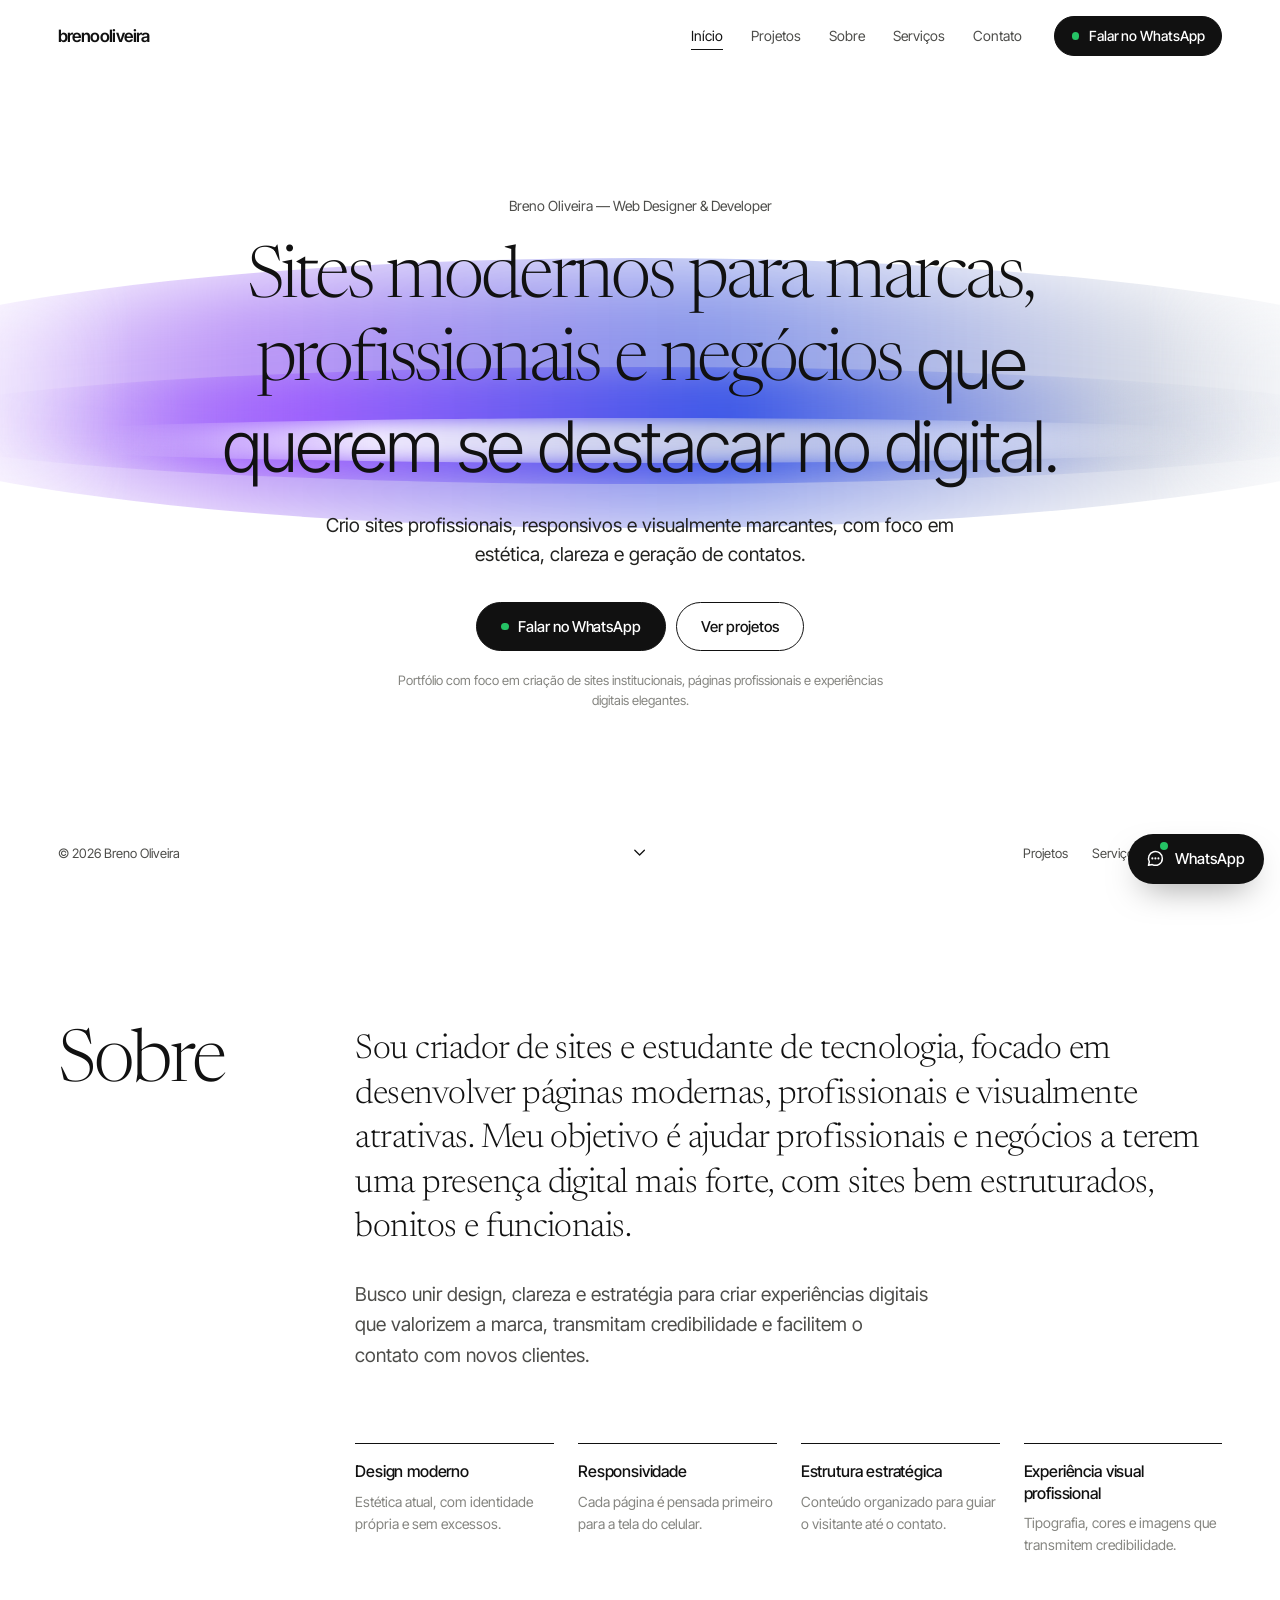
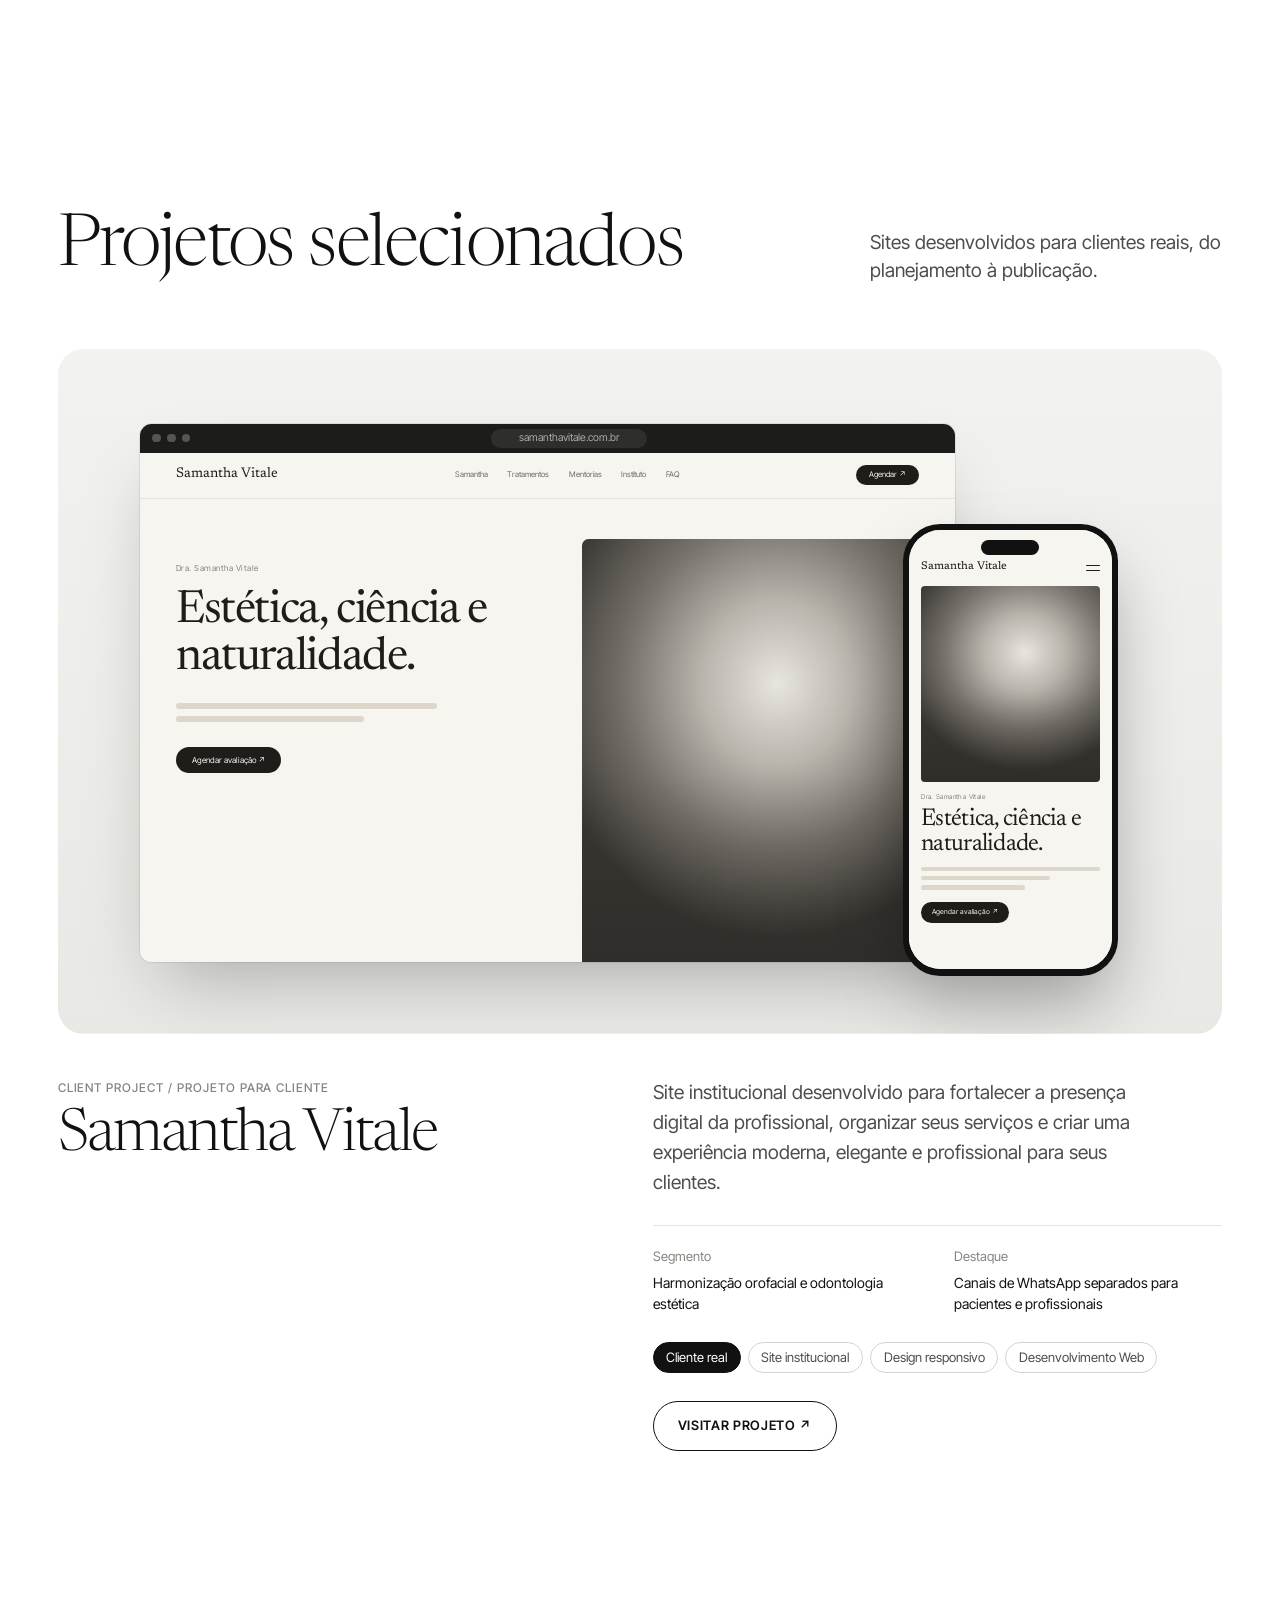
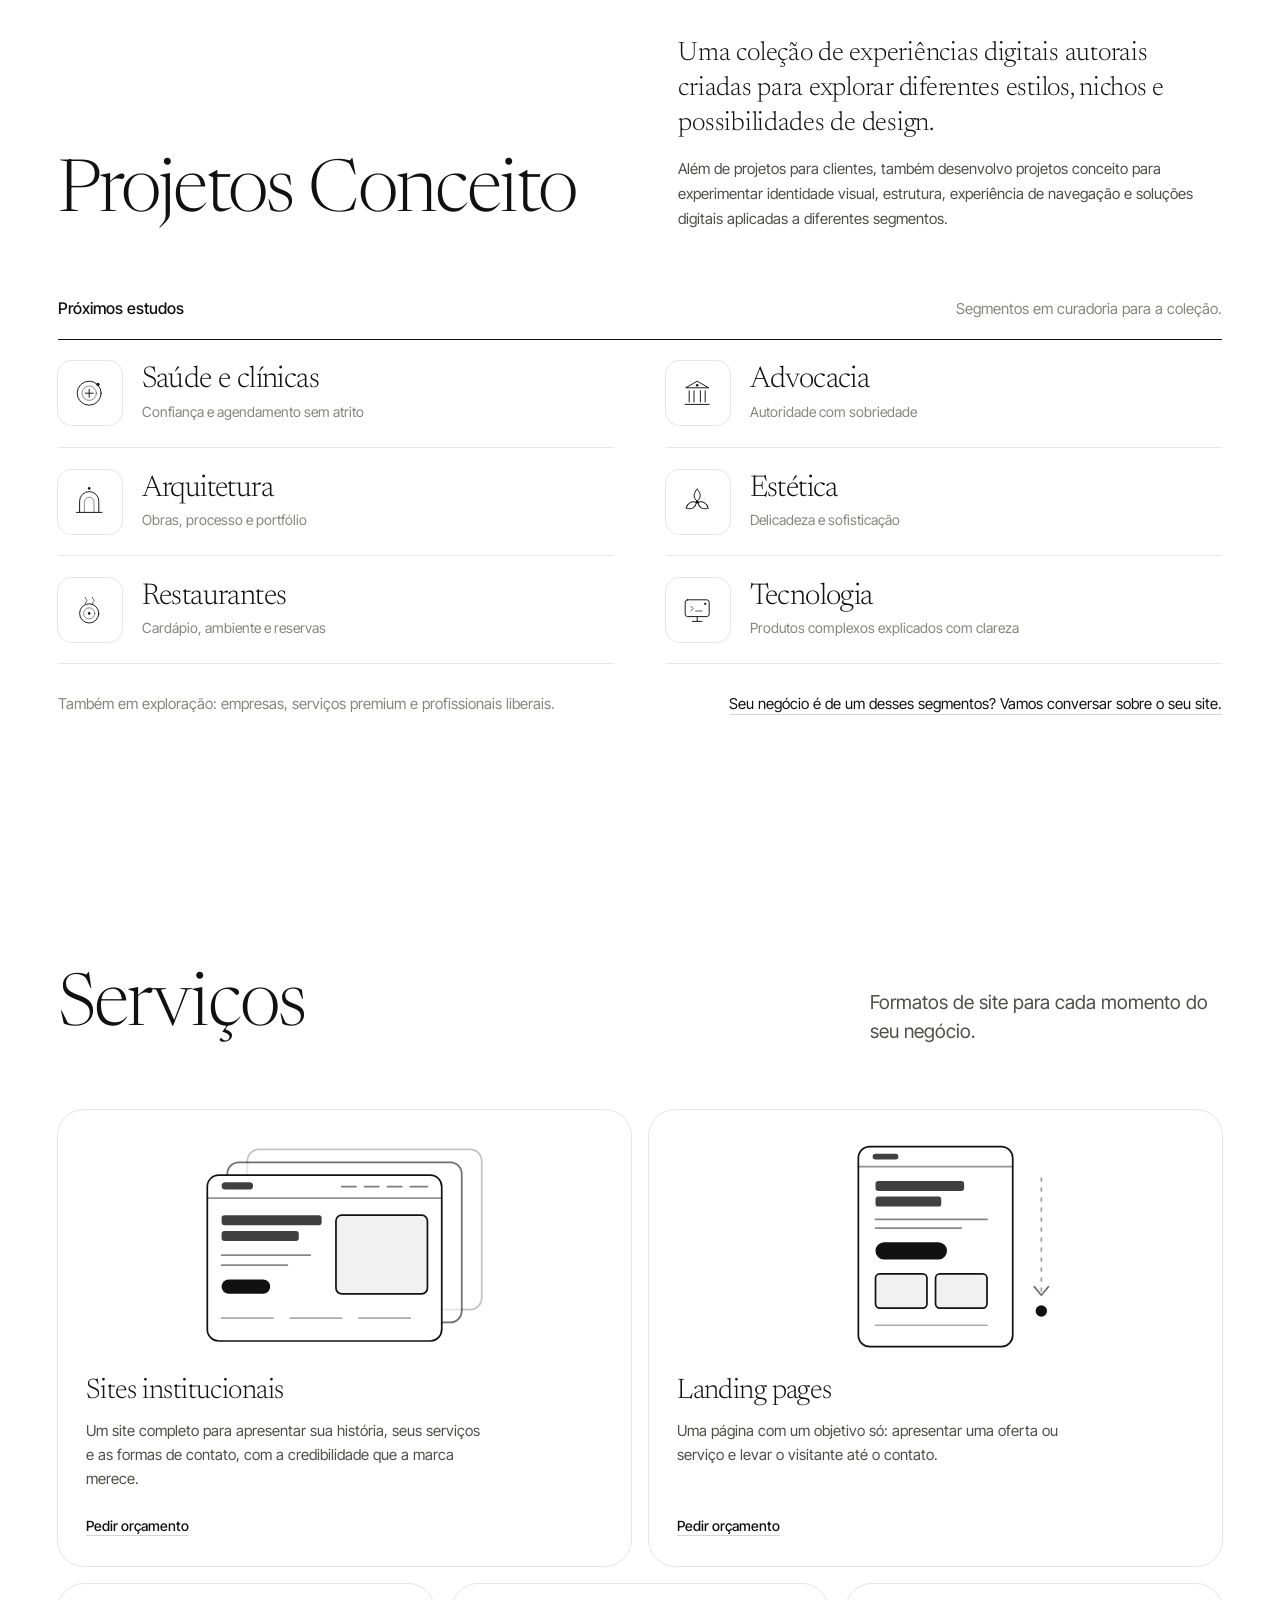
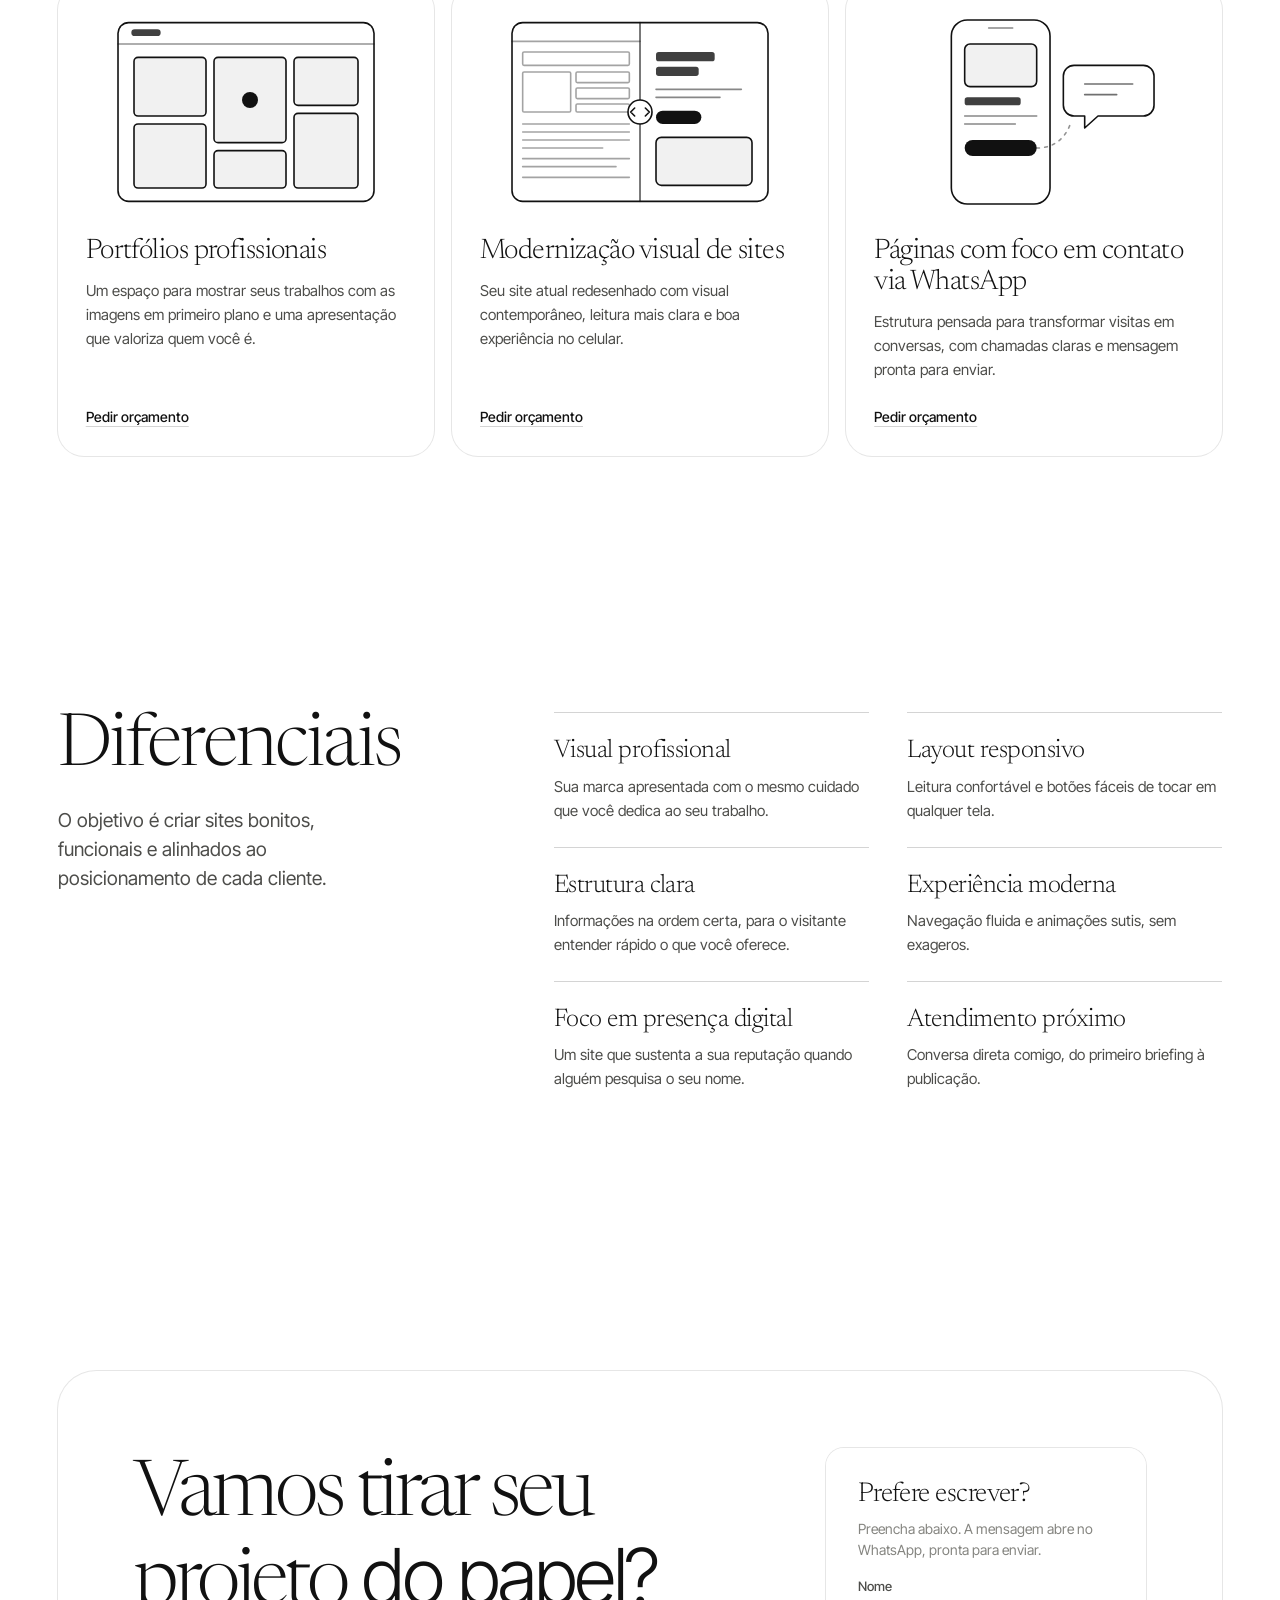
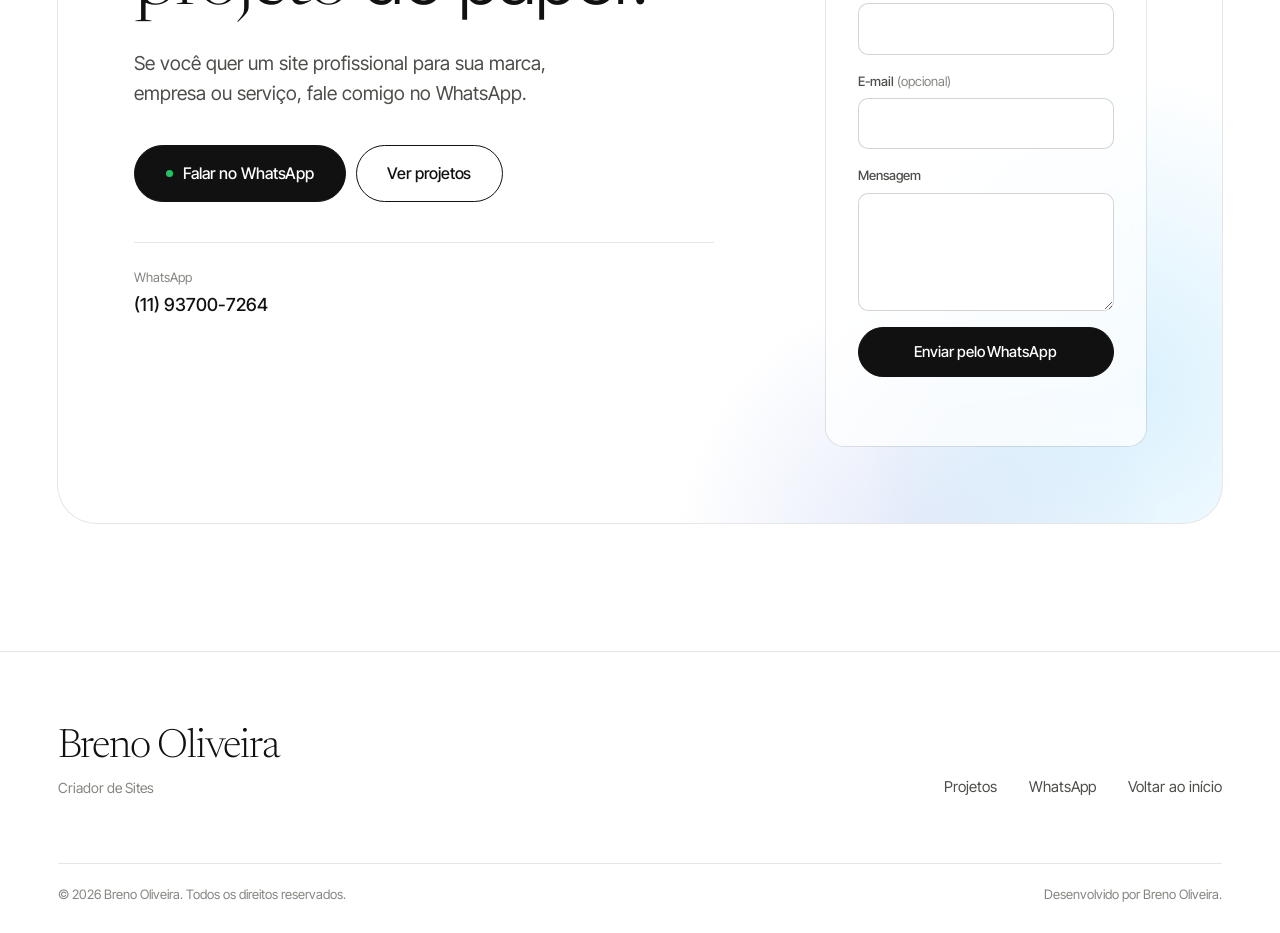
==== breno-oliveira-portfolio/index.html @ 32cbf9bd "Atualizacao da animação" ====
<!doctype html>
<html lang="pt-BR">
<head>
  <meta charset="utf-8">
  <meta name="viewport" content="width=device-width, initial-scale=1, viewport-fit=cover">
  <title>Breno Oliveira | Criação de Sites Profissionais</title>
  <meta name="description" content="Portfólio de Breno Oliveira com foco em criação de sites modernos, profissionais e responsivos para empresas, marcas e profissionais.">
  <meta name="author" content="Breno Oliveira">
  <meta name="theme-color" content="#ffffff">
  <meta name="color-scheme" content="light">
  <meta name="format-detection" content="telephone=no">
  <!-- Quando o domínio estiver no ar, descomente e ajuste: -->
  <!-- <link rel="canonical" href="https://www.seudominio.com.br/"> -->

  <!-- Compartilhamento (WhatsApp, LinkedIn, redes) -->
  <meta property="og:type" content="website">
  <meta property="og:locale" content="pt_BR">
  <meta property="og:site_name" content="Breno Oliveira">
  <meta property="og:title" content="Breno Oliveira | Criação de Sites Profissionais">
  <meta property="og:description" content="Portfólio de Breno Oliveira com foco em criação de sites modernos, profissionais e responsivos para empresas, marcas e profissionais.">
  <!-- <meta property="og:image" content="https://www.seudominio.com.br/assets/img/og-image.jpg"> 1200×630 -->
  <meta name="twitter:card" content="summary_large_image">

  <link rel="icon" href="assets/favicon.svg" type="image/svg+xml">

  <link rel="preconnect" href="https://fonts.googleapis.com">
  <link rel="preconnect" href="https://fonts.gstatic.com" crossorigin>
  <link rel="stylesheet" href="https://fonts.googleapis.com/css2?family=Newsreader:opsz,wght@6..72,300..500&family=Inter+Tight:wght@300..600&display=swap">

  <link rel="stylesheet" href="css/style.css">

  <script>
    // Ativa as animações de entrada. Se o JS principal não carregar em 4s, o conteúdo aparece mesmo assim.
    document.documentElement.classList.add('js');
    setTimeout(function () { if (!window.__siteReady) document.documentElement.classList.remove('js'); }, 4000);
  </script>

  <script type="application/ld+json">
  {
    "@context": "https://schema.org",
    "@type": "Person",
    "name": "Breno Oliveira",
    "jobTitle": "Web Designer & Developer",
    "description": "Criação de sites modernos, profissionais e responsivos para empresas, marcas e profissionais.",
    "telephone": "+55 11 93700-7264",
    "knowsAbout": ["Criação de sites", "Web design", "Landing pages", "Desenvolvimento web"]
  }
  </script>
</head>

<body>
  <a class="skip-link" href="#conteudo">Pular para o conteúdo</a>

  <!-- ============================== HEADER ============================== -->
  <header class="header" data-header>
    <div class="container header__inner">
      <a class="brand" href="#inicio" aria-label="Breno Oliveira, voltar ao início">brenooliveira</a>

      <nav class="nav" aria-label="Navegação principal">
        <ul class="nav__list">
          <li><a class="nav__link" href="#inicio">Início</a></li>
          <li><a class="nav__link" href="#projetos">Projetos</a></li>
          <li><a class="nav__link" href="#sobre">Sobre</a></li>
          <li><a class="nav__link" href="#servicos">Serviços</a></li>
          <li><a class="nav__link" href="#contato">Contato</a></li>
        </ul>
      </nav>

      <a class="btn btn--dark btn--sm header__cta" href="https://wa.me/5511937007264" data-wa target="_blank" rel="noopener">
        <span class="dot" aria-hidden="true"></span>Falar no WhatsApp
      </a>

      <button class="menu-btn" type="button" aria-controls="menu" aria-expanded="false" aria-label="Abrir menu" data-menu-toggle>
        <span class="menu-btn__dot"></span>
      </button>
    </div>
  </header>

  <!-- Menu do celular -->
  <div class="menu" id="menu" data-menu aria-hidden="true">
    <nav class="menu__nav" aria-label="Menu">
      <ul>
        <li><a href="#inicio">Início</a></li>
        <li><a href="#projetos">Projetos</a></li>
        <li><a href="#sobre">Sobre</a></li>
        <li><a href="#servicos">Serviços</a></li>
        <li><a href="#contato">Contato</a></li>
      </ul>
    </nav>
    <div class="menu__footer">
      <a class="btn btn--dark btn--block" href="https://wa.me/5511937007264" data-wa target="_blank" rel="noopener">
        <span class="dot" aria-hidden="true"></span>Falar no WhatsApp
      </a>
      <p class="menu__phone">(11) 93700-7264</p>
    </div>
  </div>

  <main id="conteudo">

    <!-- ============================== HERO ============================== -->
    <section class="hero" id="inicio" aria-labelledby="hero-title" data-hero>
      <div class="hero__visual" aria-hidden="true">
        <div class="hero__silk">
          <span class="hero__silk-band"></span>
          <span class="hero__silk-core"></span>
          <span class="hero__silk-sheen"></span>
        </div>
      </div>

      <div class="container hero__inner" data-hero-inner>
        <p class="hero__kicker reveal">Breno Oliveira — Web Designer &amp; Developer</p>

        <h1 class="hero__title" id="hero-title" data-split><span class="t-serif">Sites modernos para marcas, profissionais e negócios</span> <span class="t-sans">que querem se destacar no digital.</span></h1>

        <p class="hero__lead reveal">Crio sites profissionais, responsivos e visualmente marcantes, com foco em estética, clareza e geração de contatos.</p>

        <div class="hero__ctas reveal">
          <a class="btn btn--dark" href="https://wa.me/5511937007264" data-wa target="_blank" rel="noopener">
            <span class="dot" aria-hidden="true"></span>Falar no WhatsApp
          </a>
          <a class="btn btn--outline-dark" href="#projetos">Ver projetos</a>
        </div>

        <p class="hero__support reveal">Portfólio com foco em criação de sites institucionais, páginas profissionais e experiências digitais elegantes.</p>

      </div>


      <div class="container hero__bar reveal">
        <p>© <span data-year>2026</span> Breno Oliveira</p>
        <a class="hero__down" href="#sobre" aria-label="Rolar para a próxima seção">
          <svg viewBox="0 0 24 24" fill="none" stroke="currentColor" stroke-width="1.6" stroke-linecap="round" stroke-linejoin="round" aria-hidden="true"><path d="m6 9 6 6 6-6"/></svg>
        </a>
        <nav class="hero__links" aria-label="Atalhos">
          <a href="#projetos">Projetos</a>
          <a href="#servicos">Serviços</a>
          <a href="https://wa.me/5511937007264" data-wa target="_blank" rel="noopener">WhatsApp</a>
        </nav>
      </div>
    </section>

    <!-- ============================== SOBRE ============================== -->
    <section class="section" id="sobre" aria-labelledby="sobre-title">
      <div class="container about">
        <h2 class="section-title about__title reveal" id="sobre-title">Sobre</h2>

        <div class="about__body">
          <p class="about__statement reveal">Sou criador de sites e estudante de tecnologia, focado em desenvolver páginas modernas, profissionais e visualmente atrativas. Meu objetivo é ajudar profissionais e negócios a terem uma presença digital mais forte, com sites bem estruturados, bonitos e funcionais.</p>
          <p class="about__text reveal">Busco unir design, clareza e estratégia para criar experiências digitais que valorizem a marca, transmitam credibilidade e facilitem o contato com novos clientes.</p>

          <ul class="about__points reveal">
            <li class="point">
              <h3 class="point__title">Design moderno</h3>
              <p>Estética atual, com identidade própria e sem excessos.</p>
            </li>
            <li class="point">
              <h3 class="point__title">Responsividade</h3>
              <p>Cada página é pensada primeiro para a tela do celular.</p>
            </li>
            <li class="point">
              <h3 class="point__title">Estrutura estratégica</h3>
              <p>Conteúdo organizado para guiar o visitante até o contato.</p>
            </li>
            <li class="point">
              <h3 class="point__title">Experiência visual profissional</h3>
              <p>Tipografia, cores e imagens que transmitem credibilidade.</p>
            </li>
          </ul>
        </div>
      </div>
    </section>

    <!-- ============================== PROJETOS SELECIONADOS ============================== -->
    <section class="section section--flush-bottom" id="projetos" aria-labelledby="projetos-title">
      <div class="container">
        <div class="section-head">
          <h2 class="section-title reveal" id="projetos-title">Projetos selecionados</h2>
          <p class="section-intro reveal">Sites desenvolvidos para clientes reais, do planejamento à publicação.</p>
        </div>

        <article class="case" aria-labelledby="case-samantha">
          <!--
            SCREENSHOTS REAIS: salve as imagens em assets/img/ e preencha data-image
            nas duas telas abaixo (ex.: data-image="assets/img/samantha-desktop.webp").
            Enquanto estiver vazio, aparece a ilustração do site feita em CSS.
          -->
          <a class="case__media reveal" href="https://www.samanthavitale.com.br" target="_blank" rel="noopener" aria-label="Visitar o site de Samantha Vitale (abre em nova aba)">
            <div class="case__stage">
              <div class="device device--desktop">
                <div class="device__bar" aria-hidden="true"><i></i><i></i><i></i><span>samanthavitale.com.br</span></div>
                <div class="device__screen" data-image="" data-alt="Página inicial do site de Samantha Vitale no computador">
                  <div class="sv" aria-hidden="true">
                    <div class="sv__nav">
                      <span class="sv__logo">Samantha Vitale</span>
                      <span class="sv__menu"><i>Samantha</i><i>Tratamentos</i><i>Mentorias</i><i>Instituto</i><i>FAQ</i></span>
                      <span class="sv__pill">Agendar ↗</span>
                    </div>
                    <div class="sv__hero">
                      <div class="sv__copy">
                        <span class="sv__kicker">Dra. Samantha Vitale</span>
                        <span class="sv__title">Estética, ciência e naturalidade.</span>
                        <span class="sv__lines"><i></i><i></i></span>
                        <span class="sv__btn">Agendar avaliação ↗</span>
                      </div>
                      <div class="sv__photo"></div>
                    </div>
                  </div>
                </div>
              </div>

              <div class="device device--phone">
                <div class="device__screen" data-image="" data-alt="Site de Samantha Vitale no celular">
                  <div class="sv sv--mobile" aria-hidden="true">
                    <div class="sv__nav">
                      <span class="sv__logo">Samantha Vitale</span>
                      <span class="sv__burger"><i></i><i></i></span>
                    </div>
                    <div class="sv__photo"></div>
                    <span class="sv__kicker">Dra. Samantha Vitale</span>
                    <span class="sv__title">Estética, ciência e naturalidade.</span>
                    <span class="sv__lines"><i></i><i></i><i></i></span>
                    <span class="sv__btn">Agendar avaliação ↗</span>
                  </div>
                </div>
              </div>
            </div>
            <span class="view-tag" aria-hidden="true">View Project ↗</span>
          </a>

          <div class="case__info">
            <div class="case__heading reveal">
              <p class="case__category">CLIENT PROJECT / PROJETO PARA CLIENTE</p>
              <h3 class="case__title" id="case-samantha">Samantha Vitale</h3>
            </div>

            <div class="case__body reveal">
              <p class="case__desc">Site institucional desenvolvido para fortalecer a presença digital da profissional, organizar seus serviços e criar uma experiência moderna, elegante e profissional para seus clientes.</p>

              <dl class="case__meta">
                <div>
                  <dt>Segmento</dt>
                  <dd>Harmonização orofacial e odontologia estética</dd>
                </div>
                <div>
                  <dt>Destaque</dt>
                  <dd>Canais de WhatsApp separados para pacientes e profissionais</dd>
                </div>
              </dl>

              <ul class="tags" aria-label="Destaques do projeto">
                <li class="tag tag--accent">Cliente real</li>
                <li class="tag">Site institucional</li>
                <li class="tag">Design responsivo</li>
                <li class="tag">Desenvolvimento Web</li>
              </ul>

              <a class="btn btn--outline-dark case__cta" href="https://www.samanthavitale.com.br" target="_blank" rel="noopener">VISITAR PROJETO ↗</a>
            </div>
          </div>
        </article>
      </div>
    </section>

    <!-- ============================== PROJETOS CONCEITO ============================== -->
    <section class="section" id="conceito" aria-labelledby="conceito-title">
      <div class="container">
        <div class="section-head section-head--concept">
          <h2 class="section-title reveal" id="conceito-title">Projetos Conceito</h2>
          <div class="concept__intro reveal">
            <p class="concept__lede">Uma coleção de experiências digitais autorais criadas para explorar diferentes estilos, nichos e possibilidades de design.</p>
            <p>Além de projetos para clientes, também desenvolvo projetos conceito para experimentar identidade visual, estrutura, experiência de navegação e soluções digitais aplicadas a diferentes segmentos.</p>
          </div>
        </div>

        <!-- Os cards são gerados a partir de js/projetos.js — edite lá para publicar um projeto -->
        <div class="concept-grid" data-concept-grid></div>

        <div class="curation reveal" data-curation>
          <div class="curation__head">
            <h3 class="curation__title">Próximos estudos</h3>
            <p class="curation__note">Segmentos em curadoria para a coleção.</p>
          </div>
          <ul class="curation__list" data-curation-list></ul>
          <div class="curation__foot">
            <p data-curation-more></p>
            <a class="text-link" href="https://wa.me/5511937007264" data-wa="Olá, Breno! Vi os projetos conceito no seu portfólio e quero conversar sobre um site para o meu negócio." target="_blank" rel="noopener">Seu negócio é de um desses segmentos? Vamos conversar sobre o seu site.</a>
          </div>
        </div>
      </div>
    </section>

    <!-- ============================== SERVIÇOS ============================== -->
    <section class="section" id="servicos" aria-labelledby="servicos-title">
      <div class="container">
        <div class="section-head">
          <h2 class="section-title reveal" id="servicos-title">Serviços</h2>
          <p class="section-intro reveal">Formatos de site para cada momento do seu negócio.</p>
        </div>

        <ul class="services reveal">
          <li class="service">
            <div class="service__art" aria-hidden="true">
              <svg class="wf" viewBox="0 0 240 150" fill="none" stroke="currentColor" stroke-width="1.2" stroke-linecap="round" stroke-linejoin="round">
                <rect x="52" y="8" width="164" height="112" rx="8" opacity=".25"/>
                <rect class="wf-fill" x="38" y="17" width="164" height="112" rx="8" opacity=".6"/>
                <rect class="wf-fill" x="24" y="26" width="164" height="116" rx="8"/>
                <path d="M24 42h164" opacity=".45"/>
                <rect class="wf-solid" x="34" y="31" width="22" height="5" rx="2.5"/>
                <path d="M118 34h10M134 34h10M150 34h10M166 34h12" opacity=".55"/>
                <rect class="wf-solid" x="34" y="54" width="70" height="7" rx="2"/>
                <rect class="wf-solid" x="34" y="65" width="54" height="7" rx="2"/>
                <path d="M34 82h62M34 89h46" opacity=".5"/>
                <rect class="wf-accent" x="34" y="99" width="34" height="10" rx="5"/>
                <rect class="wf-soft" x="114" y="54" width="64" height="55" rx="4"/>
                <path d="M34 126h36M82 126h36M130 126h36" opacity=".35"/>
              </svg>
            </div>
            <div class="service__body">
              <h3 class="service__title">Sites institucionais</h3>
              <p class="service__text">Um site completo para apresentar sua história, seus serviços e as formas de contato, com a credibilidade que a marca merece.</p>
              <a class="service__link" href="https://wa.me/5511937007264" data-wa="Olá, Breno! Quero um orçamento para um site institucional." target="_blank" rel="noopener">Pedir orçamento<span class="sr-only"> de site institucional</span></a>
            </div>
          </li>

          <li class="service">
            <div class="service__art" aria-hidden="true">
              <svg class="wf" viewBox="0 0 240 150" fill="none" stroke="currentColor" stroke-width="1.2" stroke-linecap="round" stroke-linejoin="round">
                <rect class="wf-fill" x="66" y="6" width="108" height="140" rx="8"/>
                <path d="M66 20h108" opacity=".45"/>
                <rect class="wf-solid" x="76" y="11" width="18" height="4" rx="2"/>
                <rect class="wf-solid" x="78" y="30" width="62" height="7" rx="2"/>
                <rect class="wf-solid" x="78" y="41" width="46" height="7" rx="2"/>
                <path d="M78 57h78M78 63h60" opacity=".5"/>
                <rect class="wf-accent" x="78" y="73" width="50" height="12" rx="6"/>
                <rect class="wf-soft" x="78" y="95" width="36" height="24" rx="3"/>
                <rect class="wf-soft" x="120" y="95" width="36" height="24" rx="3"/>
                <path d="M78 131h78" opacity=".35"/>
                <path d="M194 28v80" opacity=".4" stroke-dasharray="2 5"/>
                <path d="M189 104l5 6 5-6" opacity=".6"/>
                <circle class="wf-accent" cx="194" cy="121" r="4"/>
              </svg>
            </div>
            <div class="service__body">
              <h3 class="service__title">Landing pages</h3>
              <p class="service__text">Uma página com um objetivo só: apresentar uma oferta ou serviço e levar o visitante até o contato.</p>
              <a class="service__link" href="https://wa.me/5511937007264" data-wa="Olá, Breno! Quero um orçamento para uma landing page." target="_blank" rel="noopener">Pedir orçamento<span class="sr-only"> de landing page</span></a>
            </div>
          </li>

          <li class="service">
            <div class="service__art" aria-hidden="true">
              <svg class="wf" viewBox="0 0 240 150" fill="none" stroke="currentColor" stroke-width="1.2" stroke-linecap="round" stroke-linejoin="round">
                <rect class="wf-fill" x="24" y="8" width="192" height="134" rx="8"/>
                <path d="M24 24h192" opacity=".45"/>
                <rect class="wf-solid" x="34" y="13" width="22" height="5" rx="2.5"/>
                <rect class="wf-soft" x="36" y="34" width="54" height="44" rx="3"/>
                <rect class="wf-soft" x="96" y="34" width="54" height="64" rx="3"/>
                <rect class="wf-soft" x="156" y="34" width="48" height="36" rx="3"/>
                <rect class="wf-soft" x="36" y="84" width="54" height="48" rx="3"/>
                <rect class="wf-soft" x="96" y="104" width="54" height="28" rx="3"/>
                <rect class="wf-soft" x="156" y="76" width="48" height="56" rx="3"/>
                <circle class="wf-accent" cx="123" cy="66" r="6"/>
              </svg>
            </div>
            <div class="service__body">
              <h3 class="service__title">Portfólios profissionais</h3>
              <p class="service__text">Um espaço para mostrar seus trabalhos com as imagens em primeiro plano e uma apresentação que valoriza quem você é.</p>
              <a class="service__link" href="https://wa.me/5511937007264" data-wa="Olá, Breno! Quero um orçamento para um portfólio profissional." target="_blank" rel="noopener">Pedir orçamento<span class="sr-only"> de portfólio profissional</span></a>
            </div>
          </li>

          <li class="service">
            <div class="service__art" aria-hidden="true">
              <svg class="wf" viewBox="0 0 240 150" fill="none" stroke="currentColor" stroke-width="1.2" stroke-linecap="round" stroke-linejoin="round">
                <rect class="wf-fill" x="24" y="8" width="192" height="134" rx="8"/>
                <g opacity=".38">
                  <path d="M24 22h96"/>
                  <rect x="32" y="30" width="80" height="10" rx="1"/>
                  <rect x="32" y="45" width="36" height="30" rx="1"/>
                  <rect x="72" y="45" width="40" height="8" rx="1"/>
                  <rect x="72" y="57" width="40" height="8" rx="1"/>
                  <rect x="72" y="69" width="40" height="6" rx="1"/>
                  <path d="M32 84h80M32 90h80M32 96h80M32 102h60M32 110h80M32 116h70M32 124h80"/>
                </g>
                <rect class="wf-solid" x="132" y="30" width="44" height="7" rx="2"/>
                <rect class="wf-solid" x="132" y="41" width="32" height="7" rx="2"/>
                <path d="M132 58h64M132 64h48" opacity=".5"/>
                <rect class="wf-accent" x="132" y="74" width="34" height="10" rx="5"/>
                <rect class="wf-soft" x="132" y="94" width="72" height="36" rx="4"/>
                <path d="M120 8v134" opacity=".7"/>
                <circle class="wf-fill" cx="120" cy="75" r="9"/>
                <path d="M116 72l-3 3 3 3M124 72l3 3-3 3"/>
              </svg>
            </div>
            <div class="service__body">
              <h3 class="service__title">Modernização visual de sites</h3>
              <p class="service__text">Seu site atual redesenhado com visual contemporâneo, leitura mais clara e boa experiência no celular.</p>
              <a class="service__link" href="https://wa.me/5511937007264" data-wa="Olá, Breno! Quero modernizar o visual do meu site." target="_blank" rel="noopener">Pedir orçamento<span class="sr-only"> de modernização visual</span></a>
            </div>
          </li>

          <li class="service">
            <div class="service__art" aria-hidden="true">
              <svg class="wf" viewBox="0 0 240 150" fill="none" stroke="currentColor" stroke-width="1.2" stroke-linecap="round" stroke-linejoin="round">
                <rect class="wf-fill" x="58" y="6" width="74" height="138" rx="12"/>
                <path d="M86 12h18" opacity=".5"/>
                <rect class="wf-soft" x="68" y="24" width="54" height="32" rx="4"/>
                <rect class="wf-solid" x="68" y="64" width="42" height="6" rx="2"/>
                <path d="M68 78h54M68 84h38" opacity=".5"/>
                <rect class="wf-accent" x="68" y="96" width="54" height="12" rx="6"/>
                <path d="M122 102c14 0 22-8 26-20" opacity=".45" stroke-dasharray="2 4"/>
                <path class="wf-fill" d="M150 40h52a8 8 0 0 1 8 8v22a8 8 0 0 1-8 8h-34l-10 9v-9h-8a8 8 0 0 1-8-8V48a8 8 0 0 1 8-8z"/>
                <path d="M158 54h36M158 62h24" opacity=".6"/>
              </svg>
            </div>
            <div class="service__body">
              <h3 class="service__title">Páginas com foco em contato via WhatsApp</h3>
              <p class="service__text">Estrutura pensada para transformar visitas em conversas, com chamadas claras e mensagem pronta para enviar.</p>
              <a class="service__link" href="https://wa.me/5511937007264" data-wa="Olá, Breno! Quero uma página com foco em contato pelo WhatsApp." target="_blank" rel="noopener">Pedir orçamento<span class="sr-only"> de página com foco em WhatsApp</span></a>
            </div>
          </li>
        </ul>
      </div>
    </section>

    <!-- ============================== DIFERENCIAIS ============================== -->
    <section class="section" id="diferenciais" aria-labelledby="diferenciais-title">
      <div class="container perks">
        <div class="perks__head">
          <h2 class="section-title reveal" id="diferenciais-title">Diferenciais</h2>
          <p class="perks__lede reveal">O objetivo é criar sites bonitos, funcionais e alinhados ao posicionamento de cada cliente.</p>
        </div>

        <ul class="perks__list reveal">
          <li class="perk">
            <h3 class="perk__title">Visual profissional</h3>
            <p>Sua marca apresentada com o mesmo cuidado que você dedica ao seu trabalho.</p>
          </li>
          <li class="perk">
            <h3 class="perk__title">Layout responsivo</h3>
            <p>Leitura confortável e botões fáceis de tocar em qualquer tela.</p>
          </li>
          <li class="perk">
            <h3 class="perk__title">Estrutura clara</h3>
            <p>Informações na ordem certa, para o visitante entender rápido o que você oferece.</p>
          </li>
          <li class="perk">
            <h3 class="perk__title">Experiência moderna</h3>
            <p>Navegação fluida e animações sutis, sem exageros.</p>
          </li>
          <li class="perk">
            <h3 class="perk__title">Foco em presença digital</h3>
            <p>Um site que sustenta a sua reputação quando alguém pesquisa o seu nome.</p>
          </li>
          <li class="perk">
            <h3 class="perk__title">Atendimento próximo</h3>
            <p>Conversa direta comigo, do primeiro briefing à publicação.</p>
          </li>
        </ul>
      </div>
    </section>

    <!-- ============================== CONTATO ============================== -->
    <section class="section" id="contato" aria-labelledby="contato-title">
      <div class="container">
        <div class="contact">
          <div class="contact__light" aria-hidden="true"></div>

          <div class="contact__main">
            <h2 class="contact__title reveal" id="contato-title"><span class="t-serif">Vamos tirar seu projeto</span> <span class="t-sans">do papel?</span></h2>
            <p class="contact__text reveal">Se você quer um site profissional para sua marca, empresa ou serviço, fale comigo no WhatsApp.</p>

            <div class="contact__actions reveal">
              <a class="btn btn--dark btn--lg" href="https://wa.me/5511937007264" data-wa target="_blank" rel="noopener">
                <span class="dot" aria-hidden="true"></span>Falar no WhatsApp
              </a>
              <a class="btn btn--outline-dark btn--lg" href="#projetos">Ver projetos</a>
            </div>

            <ul class="contact__channels reveal">
              <li>
                <span class="contact__label">WhatsApp</span>
                <a href="https://wa.me/5511937007264" data-wa target="_blank" rel="noopener">(11) 93700-7264</a>
              </li>
              <!-- O e-mail aparece aqui quando for preenchido em CONFIG.email (js/main.js) -->
              <li data-email hidden>
                <span class="contact__label">E-mail</span>
                <a href="#"></a>
              </li>
            </ul>

            <!-- Redes sociais: preencha CONFIG.redes em js/main.js -->
            <div class="social" data-social hidden></div>
          </div>

          <form class="form reveal" data-contact-form>
            <h3 class="form__title">Prefere escrever?</h3>
            <p class="form__hint">Preencha abaixo. A mensagem abre no WhatsApp, pronta para enviar.</p>

            <div class="field">
              <label for="f-nome">Nome</label>
              <input id="f-nome" name="nome" type="text" autocomplete="name" required maxlength="80">
            </div>
            <div class="field">
              <label for="f-email">E-mail <span class="field__opt">(opcional)</span></label>
              <input id="f-email" name="email" type="email" autocomplete="email" inputmode="email" maxlength="120">
            </div>
            <div class="field">
              <label for="f-msg">Mensagem</label>
              <textarea id="f-msg" name="mensagem" rows="4" required maxlength="1000"></textarea>
            </div>

            <button class="btn btn--dark btn--block" type="submit">Enviar pelo WhatsApp</button>
            <p class="form__status" role="status" aria-live="polite" data-form-status></p>
          </form>
        </div>
      </div>
    </section>
  </main>

  <!-- ============================== FOOTER ============================== -->
  <footer class="footer">
    <div class="container">
      <div class="footer__top">
        <div>
          <p class="footer__name">Breno Oliveira</p>
          <p class="footer__role">Criador de Sites</p>
        </div>
        <nav class="footer__nav" aria-label="Rodapé">
          <a href="#projetos">Projetos</a>
          <a href="https://wa.me/5511937007264" data-wa target="_blank" rel="noopener">WhatsApp</a>
          <a href="#inicio">Voltar ao início</a>
        </nav>
      </div>
      <div class="footer__bottom">
        <p>© <span data-year>2026</span> Breno Oliveira. Todos os direitos reservados.</p>
        <p>Desenvolvido por Breno Oliveira.</p>
      </div>
    </div>
  </footer>

  <!-- Botão fixo de WhatsApp -->
  <a class="wa-float" href="https://wa.me/5511937007264" data-wa data-wa-float target="_blank" rel="noopener" aria-label="Falar no WhatsApp">
    <svg class="wa-float__icon" viewBox="0 0 24 24" fill="none" stroke="currentColor" stroke-width="1.7" stroke-linecap="round" stroke-linejoin="round" aria-hidden="true">
      <path d="M20 12a8 8 0 0 1-11.6 7.1L4 20l1-4.1A8 8 0 1 1 20 12Z"/>
      <path d="M8.5 12h.01M12 12h.01M15.5 12h.01" stroke-width="2.4"/>
    </svg>
    <span class="wa-float__label">WhatsApp</span>
    <span class="dot" aria-hidden="true"></span>
  </a>

  <script src="js/projetos.js" defer></script>
  <script src="js/main.js" defer></script>
</body>
</html>
---- breno-oliveira-portfolio/css/style.css ----
/* =============================================================
   Breno Oliveira — Portfólio | style.css
   -------------------------------------------------------------
   01 Tokens (cores, fontes, medidas)   09 Projetos conceito
   02 Base                              10 Serviços
   03 Layout e títulos                  11 Diferenciais
   04 Componentes                       12 Contato
   05 Header e menu                     13 Footer
   06 Hero                              14 WhatsApp fixo
   07 Sobre                             15 Revelação ao rolar
   08 Projetos selecionados             16 Responsivo
                                        17 Movimento reduzido
   Site claro, tipografia preta. O roxo aparece apenas nos fundos
   animados/iluminados (hero e contato).
   ============================================================= */

/* 01 — TOKENS ------------------------------------------------ */
:root {
  /* Neutros */
  --paper:   #ffffff;   /* fundo */
  --paper-2: #f2f2f0;   /* superfícies */
  --white:   #ffffff;
  --ink:     #111111;   /* texto principal */
  --text-2:  #4d4d4a;
  --text-3:  #858580;
  --rule:    rgb(17 17 17 / .1);
  --rule-2:  rgb(17 17 17 / .18);

  /* Azul da borboleta */
  --wing:    #17a8f5;
  --wing-2:  #1b4fd0;

  --online:  #25c265;

  /* Tipografia */
  --serif: "Newsreader", "Iowan Old Style", Georgia, "Times New Roman", serif;
  --sans:  "Inter Tight", "Inter", ui-sans-serif, system-ui, -apple-system, "Segoe UI", Roboto, sans-serif;

  --fs-hero:      clamp(2.4rem, min(1rem + 4.3vw, 10vh), 5.6rem);
  --fs-display:   clamp(2.5rem, 1.3rem + 4vw, 5rem);
  --fs-title:     clamp(2.3rem, 1.3rem + 3vw, 4.25rem);
  --fs-statement: clamp(1.5rem, 1.1rem + 1.3vw, 2.3rem);
  --fs-h3:        clamp(1.45rem, 1.2rem + .7vw, 1.9rem);
  --fs-lead:      clamp(1.0625rem, 1rem + .25vw, 1.2rem);
  --fs-body:      1rem;
  --fs-sm:        .9375rem;
  --fs-xs:        .8125rem;

  /* Medidas */
  --container: 1320px;
  --gutter:    clamp(1.25rem, 4.5vw, 4rem);
  --col-gap:   clamp(1rem, 2vw, 2rem);
  --section:   clamp(5rem, 10vw, 9rem);
  --header-h:  4.5rem;
  --r-sm: 10px;
  --r-md: 18px;
  --r-lg: 26px;

  /* Movimento */
  --ease:      cubic-bezier(.16, 1, .3, 1);
  --ease-soft: cubic-bezier(.4, 0, .2, 1);

  color-scheme: light;
  box-sizing: border-box;
  padding-top: env(safe-area-inset-top, 0px);
  padding-bottom: env(safe-area-inset-bottom, 0px);
}

/* 02 — BASE -------------------------------------------------- */
*, *::before, *::after { box-sizing: inherit; }
* { margin: 0; }

html {
  background: var(--paper);
  scroll-behavior: smooth;
  scroll-padding-top: calc(var(--header-h) + env(safe-area-inset-top, 0px));
  -webkit-text-size-adjust: 100%;
  text-size-adjust: 100%;
}

body {
  min-height: 100vh;
  background: var(--paper);
  color: var(--ink);
  font-family: var(--sans);
  font-size: var(--fs-body);
  line-height: 1.6;
  -webkit-font-smoothing: antialiased;
  -moz-osx-font-smoothing: grayscale;
  overflow-x: hidden;
}
@supports (overflow: clip) { body { overflow-x: clip; } }

img, svg, canvas { display: block; max-width: 100%; }
ul, ol { padding: 0; list-style: none; }
a { color: inherit; }
button, input, textarea { font: inherit; color: inherit; }
button { cursor: pointer; background: none; border: 0; }
[hidden] { display: none !important; }

::selection { background: var(--ink); color: var(--paper); }
:focus-visible { outline: 2px solid var(--ink); outline-offset: 3px; border-radius: 6px; }

.sr-only {
  position: absolute; width: 1px; height: 1px; padding: 0; margin: -1px;
  overflow: hidden; clip: rect(0 0 0 0); white-space: nowrap; border: 0;
}

.skip-link {
  position: fixed; z-index: 200; left: 1rem; top: calc(1rem + env(safe-area-inset-top, 0px));
  padding: .75rem 1.1rem; border-radius: 999px;
  background: var(--ink); color: var(--paper); font-weight: 600; text-decoration: none;
  transform: translateY(-250%); transition: transform .3s var(--ease);
}
.skip-link:focus { transform: none; }

/* 03 — LAYOUT E TÍTULOS ------------------------------------- */
.container {
  width: 100%;
  max-width: calc(var(--container) + var(--gutter) * 2);
  margin-inline: auto;
  padding-inline: var(--gutter);
}

.section { position: relative; padding-block: var(--section); }
.section--flush-bottom { padding-bottom: calc(var(--section) * .45); }

.section-head {
  display: flex; flex-wrap: wrap; align-items: flex-end; justify-content: space-between;
  gap: 1.25rem 3rem;
  margin-bottom: clamp(2.5rem, 5vw, 4rem);
}

.section-title {
  font-family: var(--serif);
  font-weight: 300;
  font-size: var(--fs-display);
  line-height: 1.02;
  letter-spacing: -.025em;
  text-wrap: balance;
}

.section-intro {
  max-width: 32ch;
  color: var(--text-2);
  font-size: var(--fs-lead);
  line-height: 1.5;
}

/* Mistura serifada + sem serifa (títulos do hero e do contato) */
.t-serif { font-family: var(--serif); font-weight: 300; letter-spacing: -.045em; }
.t-sans  { font-family: var(--sans); font-weight: 300; letter-spacing: -.045em; }

/* 04 — COMPONENTES ------------------------------------------ */
.btn {
  --bg: transparent; --fg: var(--ink); --bd: var(--rule-2); --fill: rgb(17 17 17 / .06); --fg-hover: var(--fg);
  position: relative; isolation: isolate; overflow: hidden;
  display: inline-flex; align-items: center; justify-content: center; gap: .6rem;
  min-height: 3.1rem; padding: .8rem 1.5rem;
  border: 1px solid var(--bd); border-radius: 999px;
  background: var(--bg); color: var(--fg);
  font: 500 .9375rem/1.2 var(--sans); letter-spacing: -.005em;
  text-decoration: none; white-space: nowrap;
  transition: color .45s var(--ease-soft), border-color .45s var(--ease-soft), transform .5s var(--ease);
  -webkit-tap-highlight-color: transparent;
  touch-action: manipulation;
}
.btn::before {
  content: ""; position: absolute; inset: -1px; z-index: -1; border-radius: inherit;
  background: var(--fill);
  transform: translateY(102%);
  transition: transform .6s var(--ease);
}
.btn:active { transform: scale(.98); }
@media (hover: hover) {
  .btn:hover { color: var(--fg-hover); }
  .btn:hover::before { transform: translateY(0); }
}

.btn--dark         { --bg: var(--ink); --fg: var(--paper); --bd: var(--ink); --fill: #3a3a38; }
.btn--outline-dark { --bd: var(--ink); --fill: var(--ink); --fg-hover: var(--paper); background: rgb(255 255 255 / .4); }
.case__cta         { letter-spacing: .05em; font-size: .8125rem; font-weight: 600; }

.btn--sm    { min-height: 2.5rem; padding: .5rem 1.05rem; font-size: .875rem; }
.btn--lg    { min-height: 3.6rem; padding: 1rem 1.9rem; font-size: 1rem; }
.btn--block { width: 100%; }

.dot { flex: none; width: .45rem; height: .45rem; border-radius: 50%; background: var(--online); }

.tags { display: flex; flex-wrap: wrap; gap: .45rem; }
.tag {
  padding: .38rem .78rem; border: 1px solid var(--rule-2); border-radius: 999px;
  color: var(--text-2); font-size: var(--fs-xs); line-height: 1.3;
}
.tag--accent { border-color: var(--ink); background: var(--ink); color: var(--paper); }

.text-link {
  color: var(--ink);
  text-decoration: underline;
  text-decoration-color: var(--rule-2);
  text-decoration-thickness: 1px;
  text-underline-offset: .3em;
  transition: text-decoration-color .3s var(--ease-soft);
}
.text-link:hover { text-decoration-color: var(--ink); }

.view-tag {
  position: absolute; z-index: 3;
  left: clamp(.9rem, 2vw, 1.75rem); bottom: clamp(.9rem, 2vw, 1.75rem);
  padding: .6rem 1rem; border-radius: 999px;
  background: var(--ink); color: var(--paper);
  font-size: var(--fs-xs); font-weight: 600; line-height: 1;
  pointer-events: none;
}
@media (hover: hover) {
  .view-tag { opacity: 0; transform: translate3d(0, .5rem, 0); transition: opacity .4s var(--ease-soft), transform .6s var(--ease); }
  a:hover > .view-tag, a:focus-visible > .view-tag { opacity: 1; transform: none; }
}

/* 05 — HEADER E MENU ---------------------------------------- */
.header {
  position: fixed; top: 0; left: 0; right: 0; z-index: 100;
  padding-top: env(safe-area-inset-top, 0px);
  border-bottom: 1px solid transparent;
  transition: background-color .5s var(--ease-soft), border-color .5s var(--ease-soft);
}
.header.is-scrolled {
  background: rgb(255 255 255 / .86);
  -webkit-backdrop-filter: blur(16px) saturate(1.3);
  backdrop-filter: blur(16px) saturate(1.3);
  border-bottom-color: var(--rule);
}
.menu-open .header { background: transparent; border-bottom-color: transparent; -webkit-backdrop-filter: none; backdrop-filter: none; }

.header__inner { display: flex; align-items: center; gap: 2rem; height: var(--header-h); }

.brand {
  margin-right: auto;
  font-family: var(--sans); font-size: 1.0625rem; font-weight: 600; letter-spacing: -.035em; line-height: 1;
  text-decoration: none; white-space: nowrap;
}

.nav__list { display: flex; gap: clamp(1.25rem, 2.2vw, 2.25rem); }
.nav__link {
  position: relative; display: inline-block; padding-block: .5rem;
  color: var(--text-2); font-size: .875rem; font-weight: 400; text-decoration: none;
  transition: color .3s var(--ease-soft);
}
.nav__link::after {
  content: ""; position: absolute; left: 0; right: 0; bottom: .3rem; height: 1px;
  background: currentColor; transform: scaleX(0); transform-origin: right;
  transition: transform .5s var(--ease);
}
.nav__link:hover, .nav__link[aria-current="true"] { color: var(--ink); }
.nav__link:hover::after, .nav__link[aria-current="true"]::after { transform: scaleX(1); transform-origin: left; }

/* Botão do menu: o ponto preto da referência */
.menu-btn {
  display: none; position: relative; flex: none;
  width: 2.75rem; height: 2.75rem; margin-right: -.8rem; border-radius: 50%;
  place-items: center;
}
.menu-btn__dot {
  width: .8rem; height: .8rem; border-radius: 50%; background: var(--ink);
  transition: transform .5s var(--ease), border-radius .5s var(--ease);
}
.menu-open .menu-btn__dot { transform: scale(1.35); }

.menu {
  position: fixed; inset: 0; z-index: 90;
  display: flex; flex-direction: column; justify-content: space-between; gap: 2rem;
  padding: calc(var(--header-h) + env(safe-area-inset-top, 0px) + 1.5rem) var(--gutter) calc(1.5rem + env(safe-area-inset-bottom, 0px));
  background: var(--paper);
  overflow-y: auto; overscroll-behavior: contain;
  opacity: 0; visibility: hidden;
  transition: opacity .45s var(--ease-soft), visibility 0s linear .45s;
}
.menu-open .menu { opacity: 1; visibility: visible; transition: opacity .45s var(--ease-soft), visibility 0s; }
.menu-open, .menu-open body { overflow: hidden; }

.menu__nav a {
  display: block; padding-block: .5rem;
  border-bottom: 1px solid var(--rule);
  font-family: var(--serif); font-weight: 300; font-size: clamp(2.3rem, 11vw, 3.25rem); line-height: 1.12; letter-spacing: -.03em;
  text-decoration: none;
  opacity: 0; transform: translate3d(0, 1rem, 0);
  transition: opacity .6s var(--ease), transform .7s var(--ease);
}
.menu-open .menu__nav a { opacity: 1; transform: none; }
.menu-open .menu__nav li:nth-child(2) a { transition-delay: .05s; }
.menu-open .menu__nav li:nth-child(3) a { transition-delay: .1s; }
.menu-open .menu__nav li:nth-child(4) a { transition-delay: .15s; }
.menu-open .menu__nav li:nth-child(5) a { transition-delay: .2s; }

.menu__footer { display: grid; gap: .75rem; }
.menu__phone { text-align: center; color: var(--text-3); font-size: var(--fs-sm); }

/* 06 — HERO -------------------------------------------------- */
.hero {
  position: relative; isolation: isolate;
  display: flex; flex-direction: column;
  min-height: 100vh; min-height: 100svh;
  overflow: hidden;
}

/* Fundo animado do hero ---------------------------------------
   Fita de seda em roxo, azul royal e prata, feita só com CSS
   (sem canvas e sem WebGL, para não depender da GPU nem do
   navegador manter um contexto vivo). São três camadas com
   velocidades diferentes: corpo, núcleo e brilho.
   ------------------------------------------------------------- */
.hero__visual { position: absolute; inset: 0; z-index: -1; overflow: hidden; background: var(--paper); }

.hero__silk { position: absolute; inset: 0; --silk-rot: -32deg; }
.hero__silk span {
  position: absolute; left: 50%; top: 50%;
  border-radius: 50%;
  transform-origin: 50% 50%;
  will-change: transform;
  -webkit-mask-image: linear-gradient(90deg, transparent 0%, #000 20%, #000 80%, transparent 100%);
  mask-image: linear-gradient(90deg, transparent 0%, #000 20%, #000 80%, transparent 100%);
}

.hero__silk-band {
  width: 132%; height: 30%; margin: -15% 0 0 -66%;
  background: linear-gradient(90deg,
    transparent 2%,
    rgb(123 44 240 / .5) 26%,
    rgb(36 64 216 / .55) 54%,
    rgb(160 170 195 / .42) 80%,
    transparent 98%);
  filter: blur(44px);
  animation: silk-band 15s ease-in-out infinite alternate;
}

.hero__silk-core {
  width: 118%; height: 13%; margin: -6.5% 0 0 -59%;
  background: linear-gradient(90deg,
    transparent 6%,
    rgb(150 80 255 / .75) 28%,
    rgb(44 74 230 / .8) 56%,
    rgb(190 198 220 / .6) 82%,
    transparent 97%);
  filter: blur(20px);
  animation: silk-core 11s ease-in-out infinite alternate;
}

.hero__silk-sheen {
  width: 106%; height: 5%; margin: -2.5% 0 0 -53%;
  background: linear-gradient(90deg,
    transparent 10%,
    rgb(255 255 255 / .85) 30%,
    rgb(205 210 230 / .9) 58%,
    rgb(255 255 255 / .5) 74%,
    transparent 94%);
  filter: blur(9px);
  animation: silk-sheen 9s ease-in-out infinite alternate;
}

@keyframes silk-band {
  0%   { transform: rotate(calc(var(--silk-rot) - 4deg)) skewY(-9deg) scale(1, .84) translate3d(-2%, 3%, 0); }
  50%  { transform: rotate(calc(var(--silk-rot) + 5deg)) skewY(7deg) scale(1.08, 1.06) translate3d(3%, -4%, 0); }
  100% { transform: rotate(calc(var(--silk-rot) - 7deg)) skewY(-2deg) scale(.95, .9) translate3d(-3%, 2%, 0); }
}
@keyframes silk-core {
  0%   { transform: rotate(calc(var(--silk-rot) + 2deg)) skewY(8deg) scale(1, 1.1) translate3d(2%, -2%, 0); }
  50%  { transform: rotate(calc(var(--silk-rot) - 6deg)) skewY(-7deg) scale(1.05, .7) translate3d(-3%, 3%, 0); }
  100% { transform: rotate(calc(var(--silk-rot) + 6deg)) skewY(4deg) scale(.97, 1.15) translate3d(3%, 1%, 0); }
}
@keyframes silk-sheen {
  0%   { transform: rotate(calc(var(--silk-rot) - 1deg)) skewY(5deg) scale(1, 1) translate3d(-1%, 2%, 0); opacity: .75; }
  50%  { transform: rotate(calc(var(--silk-rot) + 7deg)) skewY(-6deg) scale(1.04, .55) translate3d(4%, -3%, 0); opacity: 1; }
  100% { transform: rotate(calc(var(--silk-rot) - 5deg)) skewY(3deg) scale(.96, 1.2) translate3d(-2%, 1%, 0); opacity: .8; }
}

@media (max-width: 900px) {
  .hero__silk { --silk-rot: -62deg; }
  .hero__silk-band { width: 128%; height: 26%; margin: -13% 0 0 -64%; filter: blur(34px); }
  .hero__silk-core { filter: blur(18px); }
  .hero__silk-sheen { filter: blur(8px); }
}

@media (prefers-reduced-motion: reduce) {
  .hero__silk span { animation: none !important; transform: rotate(var(--silk-rot)) skewY(-4deg); }
}

.hero__inner {
  position: relative; flex: 1;
  display: flex; flex-direction: column; align-items: center; justify-content: center;
  text-align: center;
  padding-top: calc(var(--header-h) + 2rem);
  padding-bottom: 2rem;
  will-change: transform, opacity;
}

.hero__kicker {
  --d: .1s;
  margin-bottom: clamp(1.25rem, 3vh, 2rem);
  color: var(--text-2);
  font-size: .875rem; font-weight: 400;
}

.hero__title {
  max-width: 15.5em;
  font-size: var(--fs-hero);
  line-height: 1.04;
  text-wrap: balance;
  color: var(--ink);
}
.hero__title .w {
  display: inline-block; vertical-align: top; overflow: hidden;
  padding: .02em .05em .16em; margin: -.02em -.05em -.16em;
}
.hero__title .w__i { display: inline-block; }
.js .hero__title:not(.is-split) { opacity: 0; animation: title-failsafe .6s 2.5s forwards; }
@keyframes title-failsafe { to { opacity: 1; } }
.js .hero__title.is-split .w__i {
  transform: translate3d(0, 108%, 0);
  transition: transform 1.25s var(--ease);
  transition-delay: calc(var(--i, 0) * 40ms + 150ms);
}
.js .hero__title.is-in .w__i { transform: none; }

.hero__lead {
  --d: .7s;
  max-width: 36em; margin-top: clamp(1.25rem, 3vh, 1.75rem);
  color: #222220; font-size: var(--fs-lead); line-height: 1.55;
}
.hero__ctas { --d: .82s; display: flex; flex-wrap: wrap; justify-content: center; gap: .65rem; margin-top: clamp(1.5rem, 3.5vh, 2.25rem); }
.hero__support { --d: .95s; max-width: 40em; margin-top: 1.25rem; color: var(--text-3); font-size: var(--fs-xs); line-height: 1.5; }

/* Barra inferior do hero, como na referência */
.hero__bar {
  --d: 1.05s;
  position: relative;
  display: grid; grid-template-columns: 1fr auto 1fr; align-items: center; gap: 1rem;
  padding-bottom: clamp(1.25rem, 3vh, 2rem);
  color: var(--text-2); font-size: var(--fs-xs);
}
.hero__down {
  display: grid; place-items: center; width: 2.5rem; height: 2.5rem; border-radius: 50%;
  color: var(--ink); transition: transform .5s var(--ease);
}
.hero__down svg { width: 1.2rem; height: 1.2rem; }
.hero__down:hover { transform: translateY(3px); }
.hero__links { display: flex; justify-content: flex-end; gap: 1.5rem; }
.hero__links a { text-decoration: none; transition: color .3s var(--ease-soft); }
.hero__links a:hover { color: var(--ink); }

/* 07 — SOBRE ------------------------------------------------- */
.about {
  display: grid; grid-template-columns: repeat(12, minmax(0, 1fr));
  column-gap: var(--col-gap); row-gap: 2rem;
  align-items: start;
}
.about__title { grid-column: 1 / span 3; }
.about__body { grid-column: 4 / -1; }

.about__statement {
  max-width: 25em;
  font-family: var(--serif);
  font-weight: 300;
  font-size: var(--fs-statement);
  line-height: 1.3;
  letter-spacing: -.015em;
  text-wrap: pretty;
}
.about__text {
  max-width: 36rem; margin-top: 1.75rem;
  color: var(--text-2); font-size: var(--fs-lead); line-height: 1.6;
}
.about__points {
  display: grid; grid-template-columns: repeat(4, minmax(0, 1fr)); gap: 1.5rem;
  margin-top: clamp(3rem, 6vw, 4.5rem);
}
.point { padding-top: 1.1rem; border-top: 1px solid var(--ink); }
.point__title { font-size: var(--fs-body); font-weight: 500; line-height: 1.35; letter-spacing: -.01em; }
.point p { margin-top: .5rem; color: var(--text-3); font-size: .875rem; line-height: 1.55; }

/* 08 — PROJETOS SELECIONADOS -------------------------------- */
.case__media {
  position: relative; display: block;
  border-radius: var(--r-lg);
  overflow: hidden; text-decoration: none;
  background: var(--paper-2);
  -webkit-tap-highlight-color: transparent;
}

.case__stage {
  position: relative;
  container-type: inline-size;
  aspect-ratio: 16 / 9.4;
  background: linear-gradient(180deg, #f2f2f0, #e8e8e5);
}

.device { position: absolute; transition: transform 1s var(--ease); }
.device--desktop {
  left: 7cqw; top: 6.4cqw; width: 70cqw;
  border-radius: 1cqw; overflow: hidden;
  background: #f7f5f0;
  box-shadow: 0 0 0 1px rgb(0 0 0 / .08), 0 3cqw 6cqw -2cqw rgb(0 0 0 / .28);
}
.device__bar {
  display: flex; align-items: center; gap: .55cqw;
  height: max(14px, 2.5cqw); padding-inline: 1.1cqw;
  background: #1c1c1b;
}
.device__bar i { width: max(5px, .72cqw); aspect-ratio: 1; border-radius: 50%; background: rgb(255 255 255 / .25); }
.device__bar span {
  margin-inline: auto; padding: .15cqw 2.4cqw; border-radius: 99px;
  background: rgb(255 255 255 / .08); color: rgb(255 255 255 / .6);
  font-size: max(7px, .9cqw); line-height: 1.5;
}
.device__screen { position: relative; container-type: inline-size; overflow: hidden; }
.device--desktop .device__screen { aspect-ratio: 16 / 10; }

.device--phone {
  right: 9cqw; top: 15cqw; width: 18.5cqw;
  padding: .55cqw; border-radius: 3.2cqw;
  background: #111;
  box-shadow: 0 3cqw 6cqw -1cqw rgb(0 0 0 / .35);
}
.device--phone::before {
  content: ""; position: absolute; z-index: 2;
  top: 1.4cqw; left: 50%; width: 5cqw; height: 1.3cqw; margin-left: -2.5cqw;
  border-radius: 99px; background: #111;
}
.device--phone .device__screen { aspect-ratio: 9 / 19.5; border-radius: 2.7cqw; background: #f7f5f0; }

.device__screen > img { position: absolute; inset: 0; width: 100%; height: 100%; object-fit: cover; object-position: top center; }
.device__screen.has-image > .sv { display: none; }

@media (hover: hover) {
  .case__media:hover .device--desktop { transform: translate3d(0, -1cqw, 0) scale(1.012); }
  .case__media:hover .device--phone { transform: translate3d(0, -2.2cqw, 0); }
}

/* Ilustração do site de Samantha Vitale (some quando houver screenshot) */
.sv { position: absolute; inset: 0; background: #f7f5f0; color: #1f1d1a; font-family: var(--sans); }
.sv i { font-style: normal; }
.sv__nav {
  display: flex; align-items: center; justify-content: space-between;
  height: 5.6cqw; padding-inline: 4.4cqw;
  border-bottom: 1px solid rgb(31 29 26 / .08);
}
.sv__logo { font-family: var(--serif); font-size: 1.7cqw; line-height: 1; white-space: nowrap; }
.sv__menu { display: flex; gap: 2.4cqw; color: #6f6a61; font-size: .95cqw; line-height: 1; }
.sv__pill, .sv__btn {
  border-radius: 99px; background: #1f1d1a; color: #f7f5f0;
  font-size: .95cqw; line-height: 1; white-space: nowrap;
}
.sv__pill { padding: .75cqw 1.6cqw; }
.sv__hero {
  display: grid; grid-template-columns: 1.05fr .95fr; gap: 4cqw;
  height: calc(100% - 5.6cqw); padding: 5cqw 4.4cqw 0;
}
.sv__copy { display: flex; flex-direction: column; align-items: flex-start; padding-top: 3cqw; }
.sv__kicker { color: #8a847a; font-size: 1cqw; letter-spacing: .06em; line-height: 1.2; }
.sv__title {
  margin-top: 1.8cqw;
  font-family: var(--serif); font-weight: 400; font-size: 5.6cqw; line-height: 1.02; letter-spacing: -.03em;
}
.sv__lines { display: grid; gap: .9cqw; width: 70%; margin-top: 2.6cqw; }
.sv__lines i { height: .75cqw; border-radius: 99px; background: #dcd6cb; }
.sv__lines i:nth-child(2) { width: 72%; }
.sv__btn { margin-top: 3cqw; padding: 1.1cqw 2cqw; font-size: 1cqw; }
.sv__photo {
  position: relative; overflow: hidden;
  border-radius: .8cqw .8cqw 0 0;
  background: radial-gradient(70% 60% at 58% 34%, #e8e5df 0%, #b9b4ac 32%, #77726b 64%, #3a3733 100%);
}
.sv__photo::after { content: ""; position: absolute; inset: 0; background: linear-gradient(180deg, transparent 55%, rgb(0 0 0 / .18)); }

.sv--mobile { display: flex; flex-direction: column; padding: 16cqw 6cqw 0; }
.sv--mobile .sv__nav { height: auto; padding: 0 0 4cqw; border: 0; }
.sv--mobile .sv__logo { font-size: 5.4cqw; }
.sv__burger { display: grid; gap: 1.6cqw; width: 6.5cqw; }
.sv__burger i { height: max(1px, .5cqw); border-radius: 99px; background: #1f1d1a; }
.sv--mobile .sv__photo { flex: none; aspect-ratio: 4 / 4.4; margin-top: 2cqw; border-radius: 2cqw; }
.sv--mobile .sv__kicker { margin-top: 6cqw; font-size: 3.2cqw; }
.sv--mobile .sv__title { margin-top: 2.6cqw; font-size: 12cqw; }
.sv--mobile .sv__lines { width: 100%; gap: 2.4cqw; margin-top: 5cqw; }
.sv--mobile .sv__lines i { height: 2.2cqw; }
.sv--mobile .sv__lines i:nth-child(3) { width: 58%; }
.sv--mobile .sv__btn { align-self: flex-start; margin-top: 6cqw; padding: 3.4cqw 5.5cqw; font-size: 3.4cqw; }

.case__info {
  display: grid; grid-template-columns: repeat(12, minmax(0, 1fr));
  column-gap: var(--col-gap); row-gap: 2rem;
  margin-top: clamp(1.75rem, 3.5vw, 3rem);
}
.case__heading { grid-column: 1 / span 5; }
.case__body { grid-column: 7 / -1; }

.case__category { color: var(--text-3); font-size: .75rem; font-weight: 500; letter-spacing: .08em; }
.case__title {
  margin-top: .6rem;
  font-family: var(--serif); font-weight: 300; font-size: var(--fs-title);
  line-height: 1; letter-spacing: -.03em;
}
.case__desc { max-width: 46ch; color: var(--text-2); font-size: var(--fs-lead); line-height: 1.55; }
.case__meta {
  display: grid; grid-template-columns: repeat(2, minmax(0, 1fr)); gap: 1.25rem 2rem;
  margin-top: 1.75rem; padding-top: 1.25rem; border-top: 1px solid var(--rule);
}
.case__meta dt { color: var(--text-3); font-size: var(--fs-xs); }
.case__meta dd { margin-top: .3rem; font-size: .875rem; line-height: 1.5; }
.case__body .tags { margin-top: 1.75rem; }
.case__cta { margin-top: 1.75rem; }

/* 09 — PROJETOS CONCEITO ------------------------------------ */
.section-head--concept { align-items: flex-end; }
.concept__intro { max-width: 34rem; }
.concept__lede {
  font-family: var(--serif); font-weight: 300;
  font-size: clamp(1.3rem, 1.1rem + .7vw, 1.7rem);
  line-height: 1.32; letter-spacing: -.01em;
}
.concept__intro p + p { margin-top: 1rem; color: var(--text-2); font-size: var(--fs-sm); line-height: 1.65; }

.concept-grid {
  display: grid; grid-template-columns: repeat(12, minmax(0, 1fr));
  gap: clamp(2.5rem, 5vw, 4rem) var(--col-gap);
  margin-bottom: clamp(3.5rem, 7vw, 5.5rem);
}
.concept-grid:empty { display: none; }

.concept-card { grid-column: span 6; }
.concept-card:nth-child(4n + 1) { grid-column: 1 / span 7; }
.concept-card:nth-child(4n + 2) { grid-column: 9 / span 4; align-self: end; }
.concept-card:nth-child(4n + 3) { grid-column: 2 / span 5; }
.concept-card:nth-child(4n + 4) { grid-column: 8 / span 5; margin-top: 5rem; }

.concept-card__media {
  position: relative; display: block; overflow: hidden;
  aspect-ratio: 4 / 3;
  border-radius: var(--r-md);
  background: var(--paper-2);
}
.concept-card__media img { width: 100%; height: 100%; object-fit: cover; transition: transform 1.2s var(--ease); }
.concept-card__media--art { display: grid; place-items: center; color: var(--ink); }
.concept-card__media--art svg { width: 22%; height: auto; }
@media (hover: hover) { a.concept-card__media:hover img { transform: scale(1.045); } }

.concept-card__meta {
  display: flex; flex-wrap: wrap; align-items: center; gap: .5rem 1rem;
  margin-top: 1.25rem; color: var(--text-3); font-size: var(--fs-xs);
}
.concept-card__badge { padding: .3rem .7rem; border: 1px solid var(--ink); border-radius: 999px; color: var(--ink); }
.concept-card__title { margin-top: .75rem; font-family: var(--serif); font-weight: 300; font-size: var(--fs-h3); line-height: 1.1; letter-spacing: -.02em; }
.concept-card__text { max-width: 44ch; margin-top: .6rem; color: var(--text-2); font-size: var(--fs-sm); }
.concept-card__tech { display: flex; flex-wrap: wrap; gap: .4rem; margin-top: .9rem; }
.concept-card__tech li { padding: .2rem .55rem; border-radius: 6px; background: var(--paper-2); color: var(--text-2); font-size: .75rem; }

.curation__head {
  display: flex; flex-wrap: wrap; align-items: baseline; justify-content: space-between; gap: .5rem 2rem;
  padding-bottom: 1.1rem; border-bottom: 1px solid var(--ink);
}
.curation__title { font-size: var(--fs-body); font-weight: 500; }
.curation__note { color: var(--text-3); font-size: var(--fs-sm); }

.curation__list { display: grid; grid-template-columns: repeat(2, minmax(0, 1fr)); column-gap: clamp(1.5rem, 4vw, 4rem); }
.study {
  display: grid; grid-template-columns: auto 1fr; align-items: center; gap: 1.25rem;
  padding-block: 1.35rem; border-bottom: 1px solid var(--rule);
}
.study__mark {
  display: grid; place-items: center;
  width: clamp(3.25rem, 5vw, 4.1rem); aspect-ratio: 1;
  border-radius: 14px;
  color: var(--ink);
  background: var(--white);
  box-shadow: 0 0 0 1px var(--rule);
}
.study__mark svg, .concept-card__media--art svg {
  fill: none; stroke: currentColor; stroke-width: 1.2; stroke-linecap: round; stroke-linejoin: round;
}
.study__mark svg { width: 60%; height: 60%; }
.em-accent { fill: currentColor; stroke: none; }
.study__name { font-family: var(--serif); font-weight: 300; font-size: clamp(1.45rem, 1.15rem + .9vw, 2.05rem); line-height: 1.1; letter-spacing: -.02em; }
.study__focus { margin-top: .3rem; color: var(--text-3); font-size: .875rem; line-height: 1.45; }

.curation__foot {
  display: flex; flex-wrap: wrap; justify-content: space-between; gap: 1rem 2rem;
  margin-top: 1.75rem; color: var(--text-3); font-size: var(--fs-sm);
}

/* 10 — SERVIÇOS ---------------------------------------------- */
.services { display: grid; grid-template-columns: repeat(6, minmax(0, 1fr)); gap: clamp(.75rem, 1.4vw, 1.25rem); }

.service {
  position: relative; grid-column: span 2;
  display: flex; flex-direction: column;
  border-radius: var(--r-lg);
  background: var(--white);
  box-shadow: 0 0 0 1px var(--rule);
  overflow: hidden;
  transition: box-shadow .4s var(--ease-soft), transform .6s var(--ease);
}
.service:nth-child(-n + 2) { grid-column: span 3; }
.service:hover, .service:focus-within { box-shadow: 0 0 0 1px var(--ink); }

.service__art { padding: clamp(1.25rem, 2.2vw, 2rem) clamp(1.25rem, 2.2vw, 2rem) 0; color: var(--ink); }
.service:nth-child(-n + 2) .service__art { padding-inline: clamp(2rem, 9vw, 8.5rem); }
.service__body { display: flex; flex: 1; flex-direction: column; padding: 1.5rem clamp(1.25rem, 2.2vw, 2rem) clamp(1.25rem, 2.2vw, 2rem); }
.service__title { font-family: var(--serif); font-weight: 300; font-size: var(--fs-h3); line-height: 1.1; letter-spacing: -.02em; }
.service__text { margin-top: .75rem; color: var(--text-2); font-size: .9375rem; line-height: 1.6; max-width: 44ch; }
.service__link {
  align-self: flex-start;
  margin-top: auto; padding-top: 1.5rem;
  font-size: .875rem; font-weight: 500;
  text-decoration: underline; text-decoration-color: var(--rule-2); text-underline-offset: .3em;
}
.service__link::after { content: ""; position: absolute; inset: 0; border-radius: inherit; }
.service__link:focus-visible { outline: none; }
.service:has(.service__link:focus-visible) { outline: 2px solid var(--ink); outline-offset: 3px; }

.wf { width: 100%; height: auto; overflow: visible; }
.wf .wf-fill { fill: var(--white); }
.wf .wf-solid { fill: currentColor; stroke: none; opacity: .8; }
.wf .wf-soft { fill: currentColor; fill-opacity: .06; }
.wf .wf-accent {
  fill: currentColor; stroke: none;
  transform-box: fill-box; transform-origin: center;
  transition: transform .6s var(--ease);
}
@media (hover: hover) { .service:hover .wf-accent { transform: scale(1.14); } }

/* 11 — DIFERENCIAIS ------------------------------------------ */
.perks {
  display: grid; grid-template-columns: repeat(12, minmax(0, 1fr));
  column-gap: var(--col-gap); row-gap: 3rem;
}
.perks__head { grid-column: 1 / span 4; }
.perks__lede { max-width: 26ch; margin-top: 1.25rem; color: var(--text-2); font-size: var(--fs-lead); line-height: 1.5; }
.perks__list {
  grid-column: 6 / -1;
  display: grid; grid-template-columns: repeat(2, minmax(0, 1fr)); column-gap: clamp(1.5rem, 3vw, 3rem);
}
.perk { padding-block: 1.5rem; border-top: 1px solid var(--rule-2); }
.perk__title { font-family: var(--serif); font-weight: 300; font-size: clamp(1.35rem, 1.15rem + .55vw, 1.7rem); line-height: 1.15; letter-spacing: -.02em; }
.perk p { max-width: 36ch; margin-top: .5rem; color: var(--text-2); font-size: .9375rem; line-height: 1.6; }

/* 12 — CONTATO ----------------------------------------------- */
.contact {
  position: relative; isolation: isolate; overflow: hidden;
  display: grid; grid-template-columns: repeat(12, minmax(0, 1fr));
  column-gap: var(--col-gap); row-gap: 3rem;
  padding: clamp(1.75rem, 6vw, 5rem);
  border-radius: clamp(1.5rem, 3vw, 2.5rem);
  background: var(--white);
  box-shadow: 0 0 0 1px var(--rule);
}
/* Luz de fundo discreta, no azul da borboleta */
.contact__light {
  position: absolute; z-index: -1; inset: 0;
  background:
    radial-gradient(34% 60% at 92% 82%, rgb(23 168 245 / .16), transparent 70%),
    radial-gradient(30% 50% at 74% 104%, rgb(27 79 208 / .12), transparent 70%);
  pointer-events: none;
}
.contact__main { grid-column: 1 / span 7; }
.contact__title {
  max-width: 11em;
  font-size: clamp(2.6rem, 1.3rem + 4.4vw, 5.6rem);
  line-height: 1.02; text-wrap: balance;
}
.contact__text { max-width: 38ch; margin-top: 1.5rem; color: var(--text-2); font-size: var(--fs-lead); line-height: 1.55; }
.contact__actions { display: flex; flex-wrap: wrap; gap: .65rem; margin-top: 2.25rem; }
.contact__channels {
  display: flex; flex-wrap: wrap; gap: 1rem 2.5rem;
  margin-top: 2.5rem; padding-top: 1.5rem; border-top: 1px solid var(--rule);
}
.contact__channels li { display: grid; gap: .2rem; }
.contact__label { color: var(--text-3); font-size: var(--fs-xs); }
.contact__channels a { font-size: 1.125rem; font-weight: 500; text-decoration: none; }
.contact__channels a:hover { text-decoration: underline; text-underline-offset: .25em; }
.social { display: flex; flex-wrap: wrap; gap: .5rem; margin-top: 1.25rem; }
.social a {
  padding: .45rem .9rem; border: 1px solid var(--rule-2); border-radius: 999px;
  color: var(--text-2); font-size: .875rem; text-decoration: none;
}
.social a:hover { color: var(--ink); border-color: var(--ink); }

.form {
  grid-column: 9 / -1; align-self: end;
  display: grid; gap: 1rem;
  padding: clamp(1.25rem, 2.5vw, 2rem);
  border-radius: var(--r-md);
  background: rgb(255 255 255 / .72);
  box-shadow: 0 0 0 1px var(--rule);
  -webkit-backdrop-filter: blur(14px); backdrop-filter: blur(14px);
}
.form__title { font-family: var(--serif); font-weight: 300; font-size: 1.7rem; line-height: 1.1; letter-spacing: -.02em; }
.form__hint { margin-top: -.5rem; color: var(--text-3); font-size: .875rem; line-height: 1.5; }
.field { display: grid; gap: .4rem; }
.field label { color: var(--text-2); font-size: var(--fs-xs); font-weight: 500; }
.field__opt { color: var(--text-3); font-weight: 400; }
.field input, .field textarea {
  width: 100%; padding: .85rem 1rem;
  border: 1px solid var(--rule-2); border-radius: var(--r-sm);
  background: var(--white);
  font-size: 1rem; line-height: 1.4;
  transition: border-color .3s var(--ease-soft), box-shadow .3s var(--ease-soft);
}
.field textarea { min-height: 7rem; resize: vertical; }
.field input:focus, .field textarea:focus { outline: none; border-color: var(--ink); box-shadow: 0 0 0 3px rgb(17 17 17 / .08); }
.field input:user-invalid, .field textarea:user-invalid { border-color: #c2412d; }
.form__status { min-height: 1.3rem; color: var(--text-2); font-size: .875rem; }

/* 13 — FOOTER ------------------------------------------------ */
.footer { padding-block: clamp(3rem, 6vw, 5rem) 1.75rem; border-top: 1px solid var(--rule); }
.footer__top { display: flex; flex-wrap: wrap; align-items: flex-end; justify-content: space-between; gap: 2rem; }
.footer__name { font-family: var(--serif); font-weight: 300; font-size: clamp(1.9rem, 1.4rem + 1.4vw, 2.75rem); line-height: 1; letter-spacing: -.03em; }
.footer__role { margin-top: .5rem; color: var(--text-3); font-size: .875rem; }
.footer__nav { display: flex; flex-wrap: wrap; gap: .75rem 2rem; }
.footer__nav a { color: var(--text-2); font-size: .9375rem; text-decoration: none; transition: color .3s var(--ease-soft); }
.footer__nav a:hover { color: var(--ink); }
.footer__bottom {
  display: flex; flex-wrap: wrap; justify-content: space-between; gap: .5rem 2rem;
  margin-top: clamp(2.5rem, 5vw, 4rem); padding-top: 1.25rem; border-top: 1px solid var(--rule);
  color: var(--text-3); font-size: var(--fs-xs);
}

/* 14 — WHATSAPP FIXO ----------------------------------------- */
.wa-float {
  position: fixed; z-index: 80;
  right: calc(1rem + env(safe-area-inset-right, 0px));
  bottom: calc(1rem + env(safe-area-inset-bottom, 0px));
  display: inline-flex; align-items: center; gap: .55rem;
  min-height: 3.15rem; padding: .7rem 1.2rem .7rem 1.05rem;
  border-radius: 999px;
  background: var(--ink); color: var(--paper);
  font-size: .9375rem; font-weight: 500; line-height: 1; text-decoration: none;
  box-shadow: 0 14px 34px -14px rgb(0 0 0 / .5);
  opacity: 0; transform: translate3d(0, 1.5rem, 0);
  transition: opacity .6s var(--ease-soft), transform .8s var(--ease), background-color .3s var(--ease-soft);
  -webkit-tap-highlight-color: transparent;
}
.wa-float.is-visible { opacity: 1; transform: none; }
.wa-float__icon { width: 1.3rem; height: 1.3rem; }
.wa-float .dot { position: absolute; top: .5rem; left: 2rem; width: .5rem; height: .5rem; box-shadow: 0 0 0 2px var(--ink); }
@media (hover: hover) { .wa-float:hover { background: #333331; } }
.menu-open .wa-float { opacity: 0; pointer-events: none; transform: translate3d(0, 1.5rem, 0); }

/* 15 — REVELAÇÃO AO ROLAR ------------------------------------ */
.js .reveal {
  opacity: 0; transform: translate3d(0, 1rem, 0);
  transition: opacity .9s var(--ease-soft), transform 1.1s var(--ease);
  transition-delay: var(--d, 0s);
}
.js .reveal.is-in { opacity: 1; transform: none; }

/* 16 — RESPONSIVO -------------------------------------------- */
@media (max-width: 1100px) {
  .perks__head, .perks__list { grid-column: 1 / -1; }
  .contact__main { grid-column: 1 / -1; }
  .form { grid-column: 1 / span 8; align-self: start; }
}

@media (max-width: 960px) {
  .nav { display: none; }
  .menu-btn { display: inline-grid; }
  .header__inner { gap: .75rem; }

  .services { grid-template-columns: repeat(2, minmax(0, 1fr)); }
  .service, .service:nth-child(-n + 2) { grid-column: auto; }
  .service:nth-child(-n + 2) .service__art { padding-inline: clamp(1.25rem, 2.2vw, 2rem); }
  .service:last-child { grid-column: 1 / -1; flex-direction: row; align-items: stretch; }
  .service:last-child .service__art { flex: 0 0 45%; padding-bottom: clamp(1.25rem, 2.2vw, 2rem); }
}

@media (max-width: 900px) {
  .about__title, .about__body { grid-column: 1 / -1; }
  .about__points { grid-template-columns: repeat(2, minmax(0, 1fr)); gap: 1.75rem 1.25rem; }
  .case__heading, .case__body { grid-column: 1 / -1; }
  .concept-card, .concept-card:nth-child(n) { grid-column: 1 / -1; margin-top: 0; }
  .curation__list { grid-template-columns: 1fr; }
  .form { grid-column: 1 / -1; }
}

@media (max-width: 700px) {
  .hero__inner { padding-top: calc(var(--header-h) + 1rem); }
  .hero__bar { grid-template-columns: 1fr auto; }
  .hero__links { display: none; }
  .hero__down { justify-self: end; }

  .case__stage { aspect-ratio: 1 / .95; }
  .device--desktop { left: 5cqw; top: 7cqw; width: 84cqw; border-radius: 1.6cqw; }
  .device--phone { right: 5cqw; top: 30cqw; width: 29cqw; padding: .9cqw; border-radius: 5cqw; }
  .device--phone .device__screen { border-radius: 4.2cqw; }
  .device--phone::before { top: 2.2cqw; width: 8cqw; height: 2.1cqw; margin-left: -4cqw; }

  .case__meta { grid-template-columns: 1fr; }

  .services { grid-template-columns: 1fr; }
  .service, .service:last-child { grid-column: auto; flex-direction: row; }
  .service__art, .service:nth-child(-n + 2) .service__art, .service:last-child .service__art {
    flex: 0 0 34%; padding: 1.1rem 0 1.1rem 1rem;
    display: flex; align-items: center;
  }
  .service__body { padding: 1.25rem 1.25rem 1.25rem 1.1rem; }
  .service__title { font-size: 1.4rem; }
  .service__text { font-size: .875rem; }
  .service__link { padding-top: 1rem; }

  .perks__list { grid-template-columns: 1fr; }

  .contact__actions .btn { width: 100%; }
  .contact__light {
    background:
      radial-gradient(60% 30% at 82% 100%, rgb(23 168 245 / .16), transparent 70%),
      radial-gradient(50% 26% at 28% 100%, rgb(27 79 208 / .12), transparent 70%);
  }
  .footer { padding-bottom: 6rem; }
}

@media (max-width: 560px) {
  .header__cta { display: none; }
  .hero__ctas { width: 100%; }
  .hero__ctas .btn { flex: 1 1 100%; }
}

/* 17 — MOVIMENTO REDUZIDO ------------------------------------ */
@media (prefers-reduced-motion: reduce) {
  html { scroll-behavior: auto; }
  *, *::before, *::after {
    animation-duration: .01ms !important;
    animation-iteration-count: 1 !important;
    transition-duration: .01ms !important;
    transition-delay: 0s !important;
  }
  .js .reveal { opacity: 1; transform: none; }
  .js .hero__title.is-split .w__i { transform: none; }
}
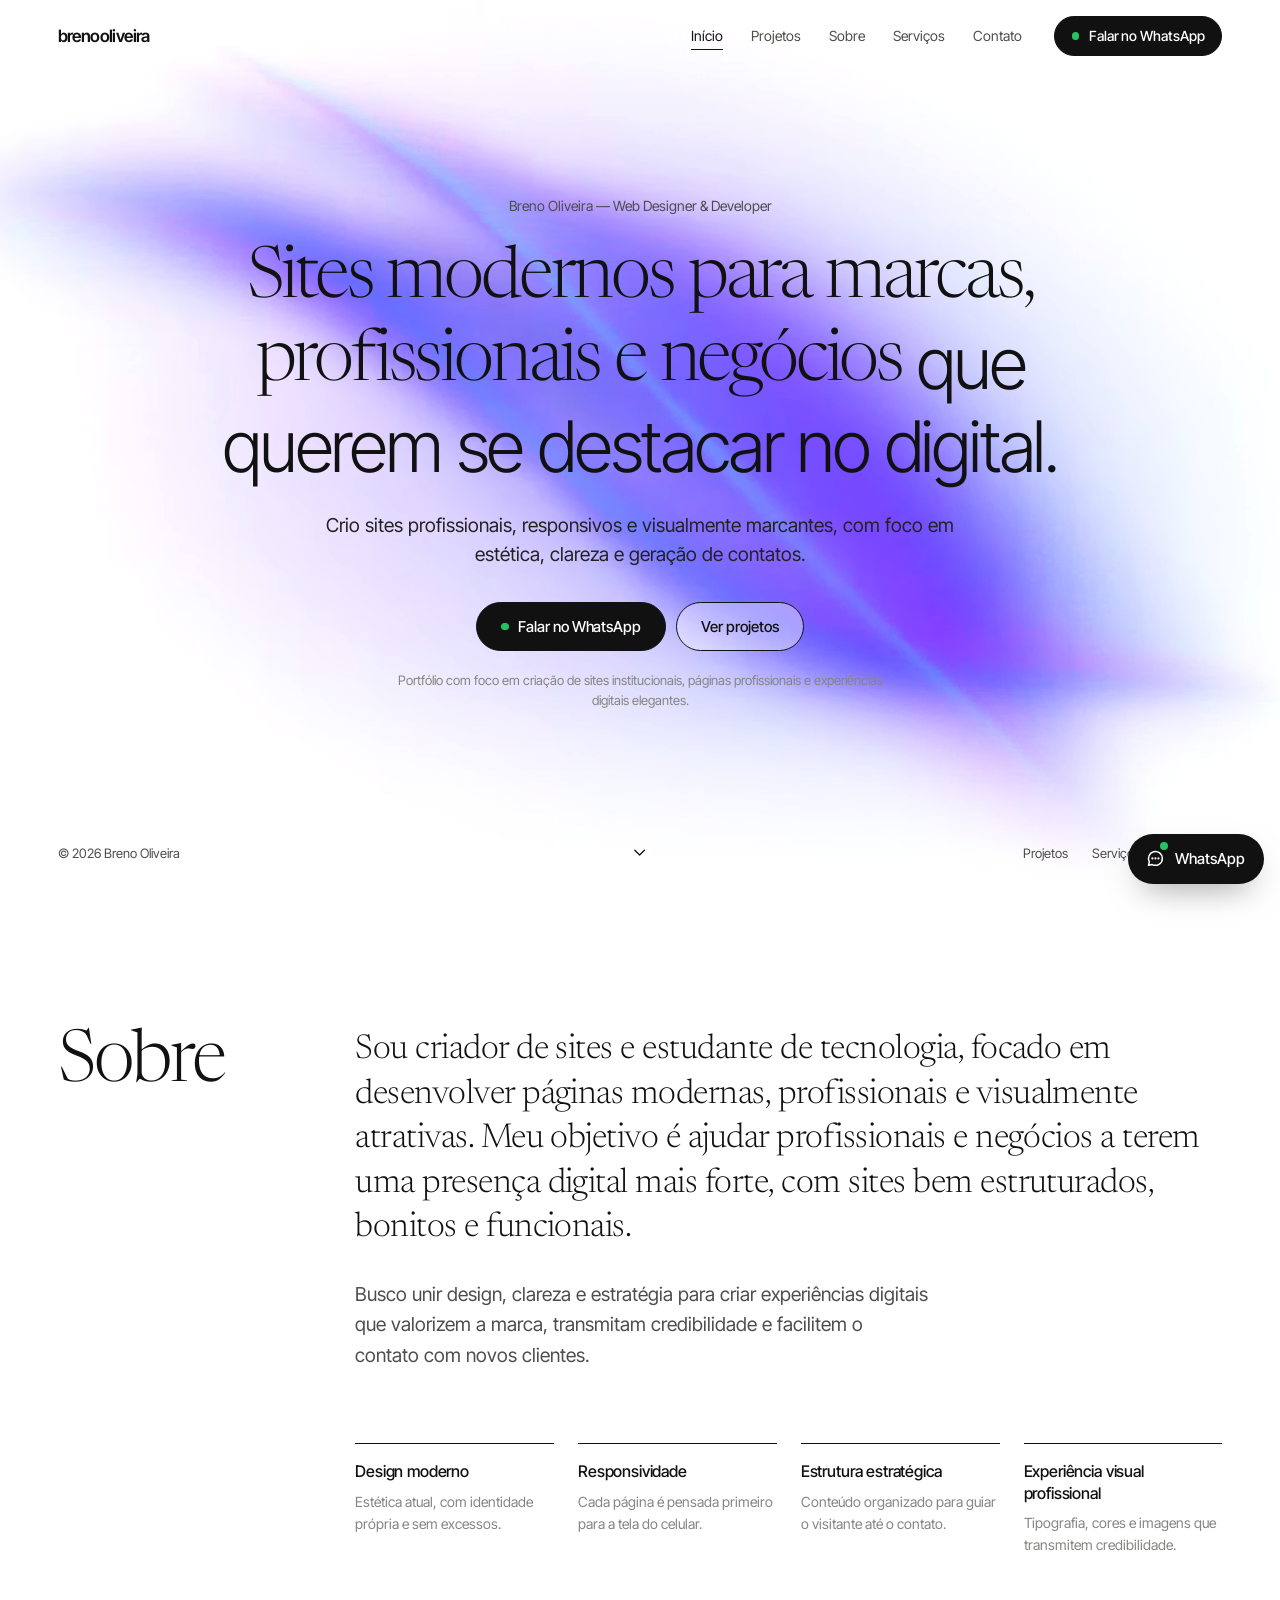
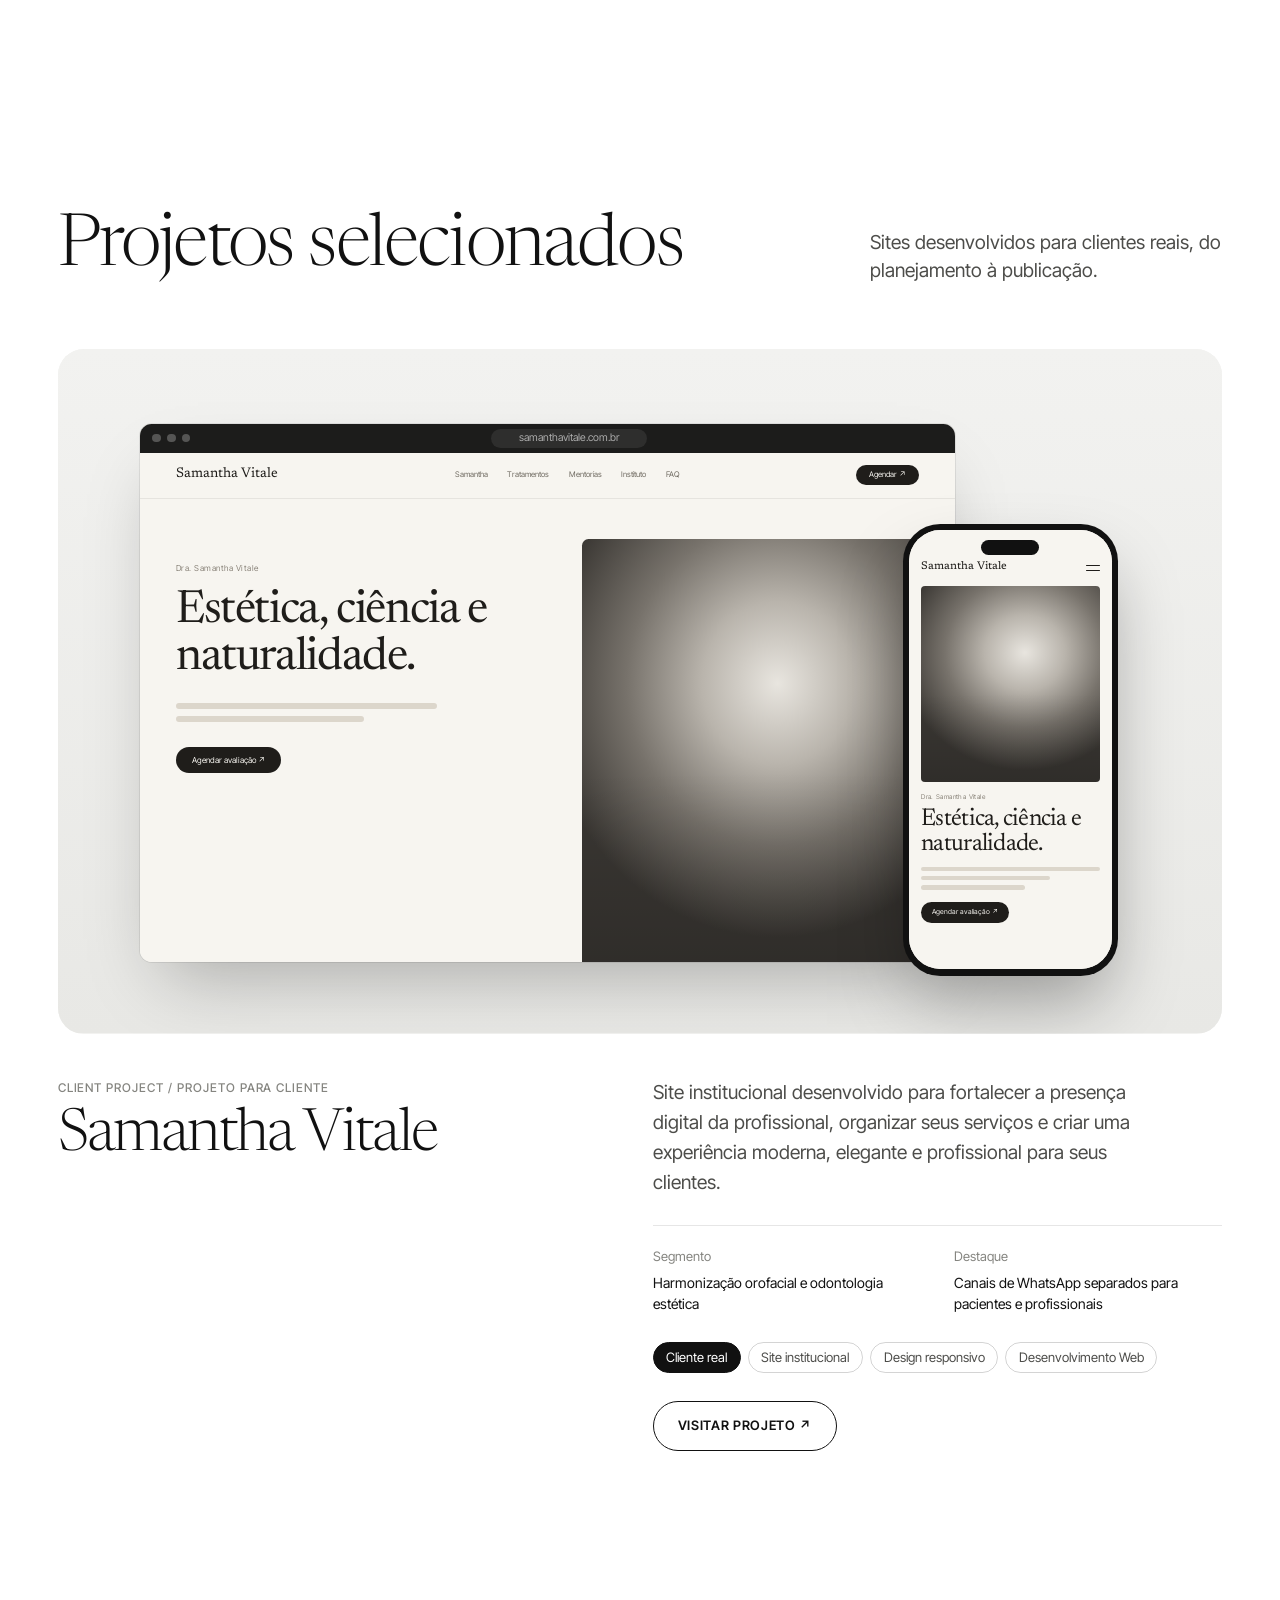
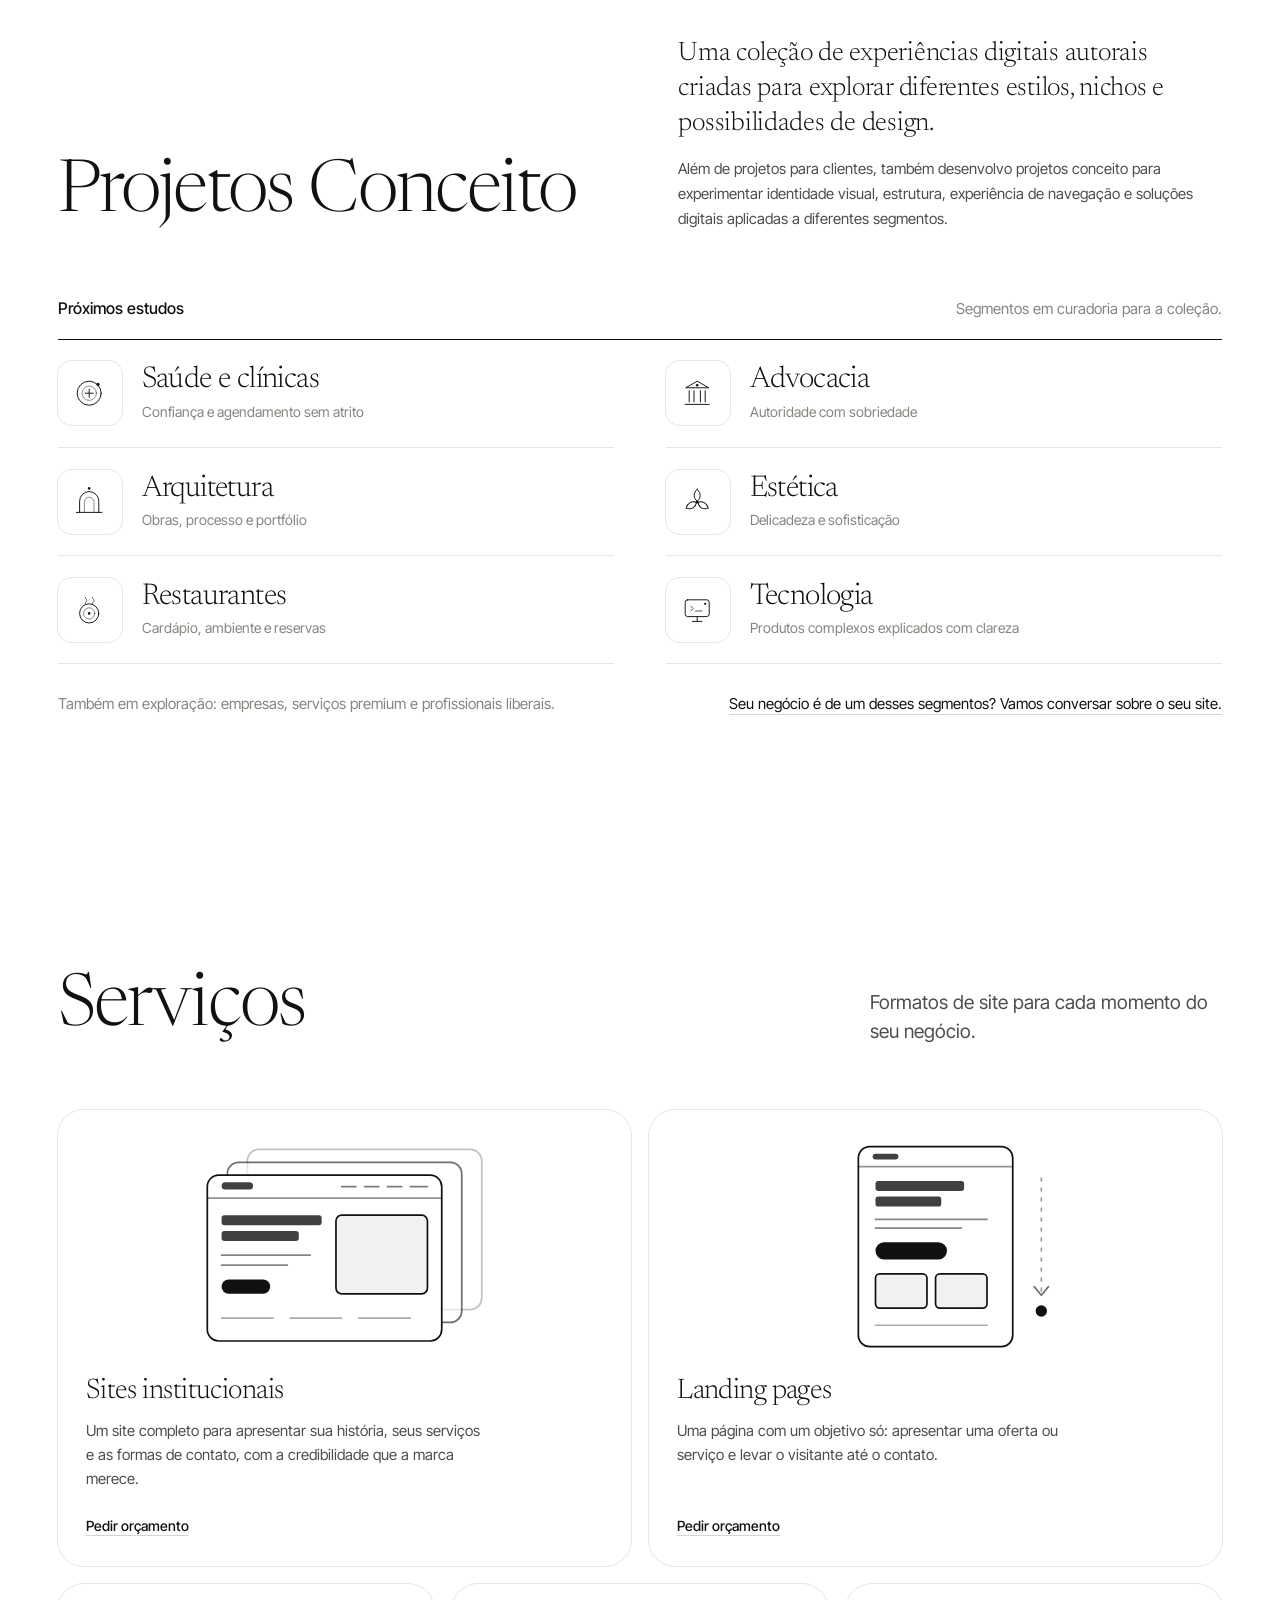
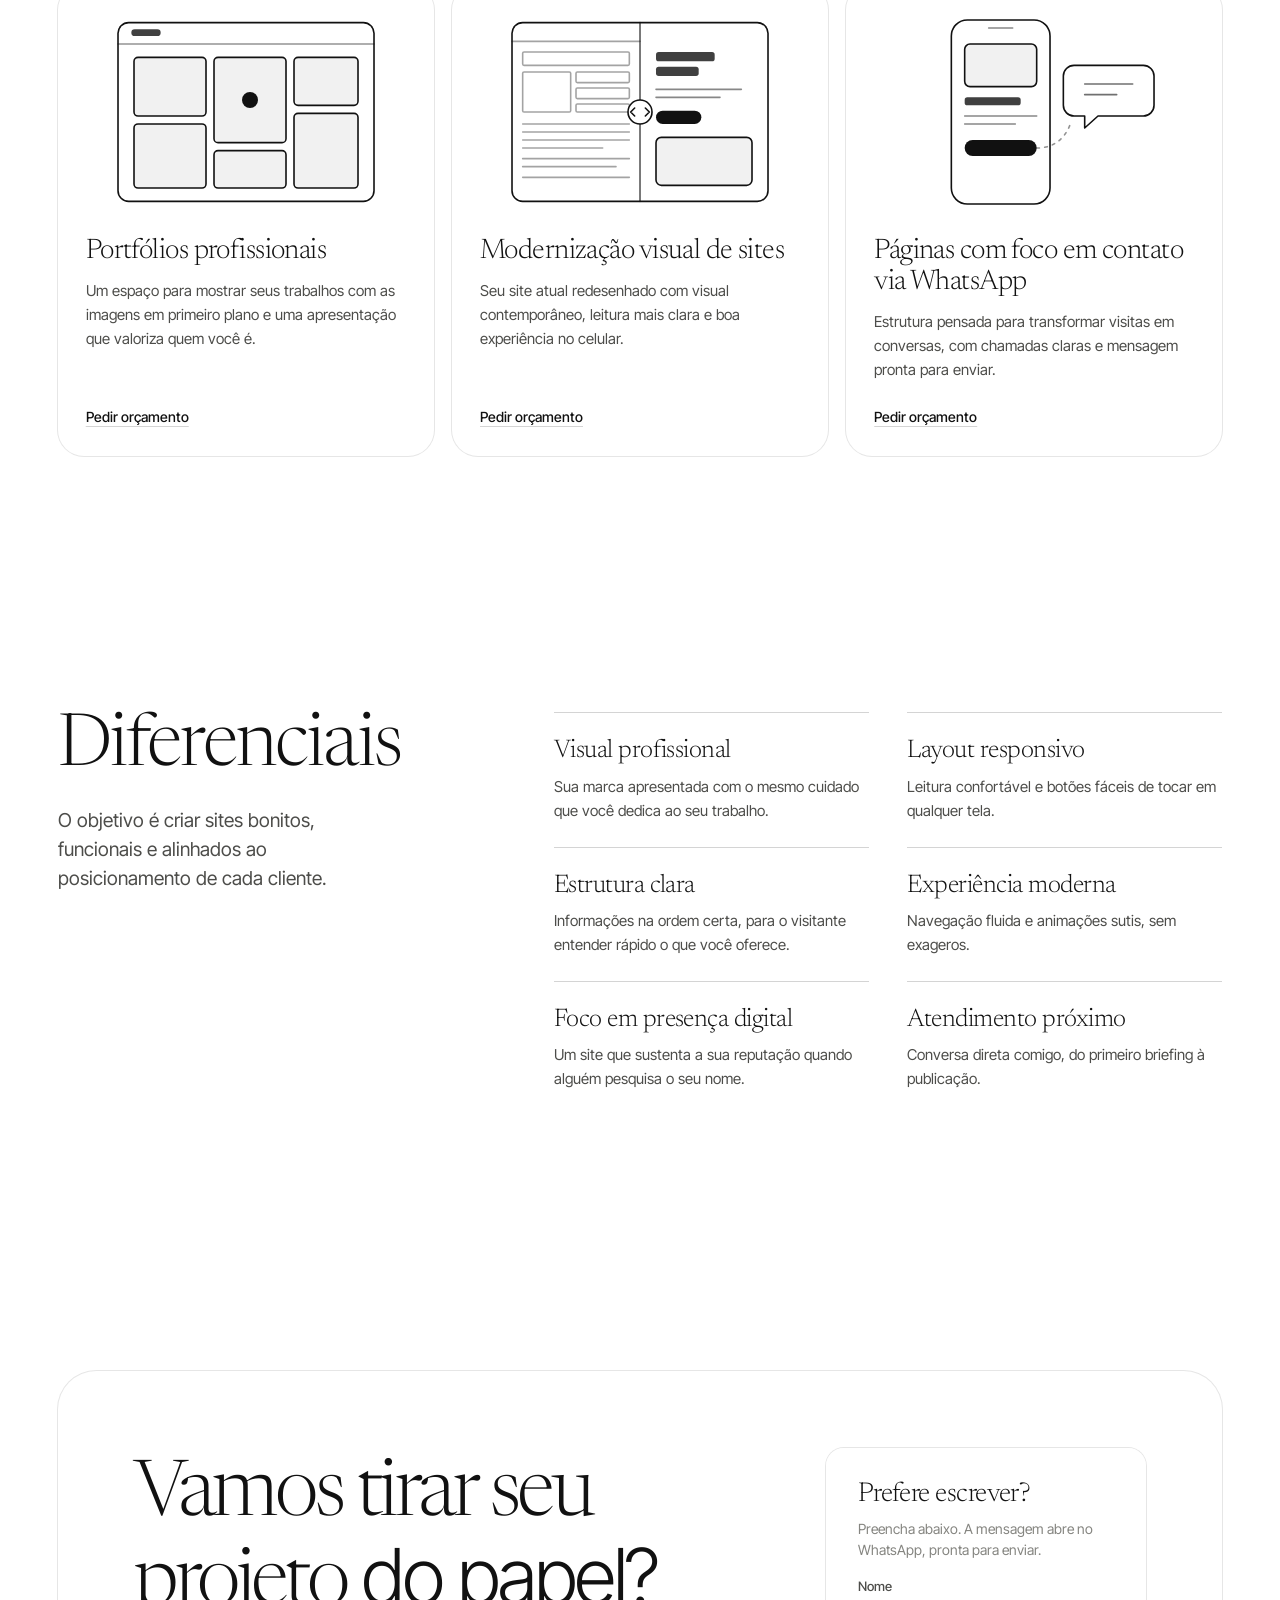
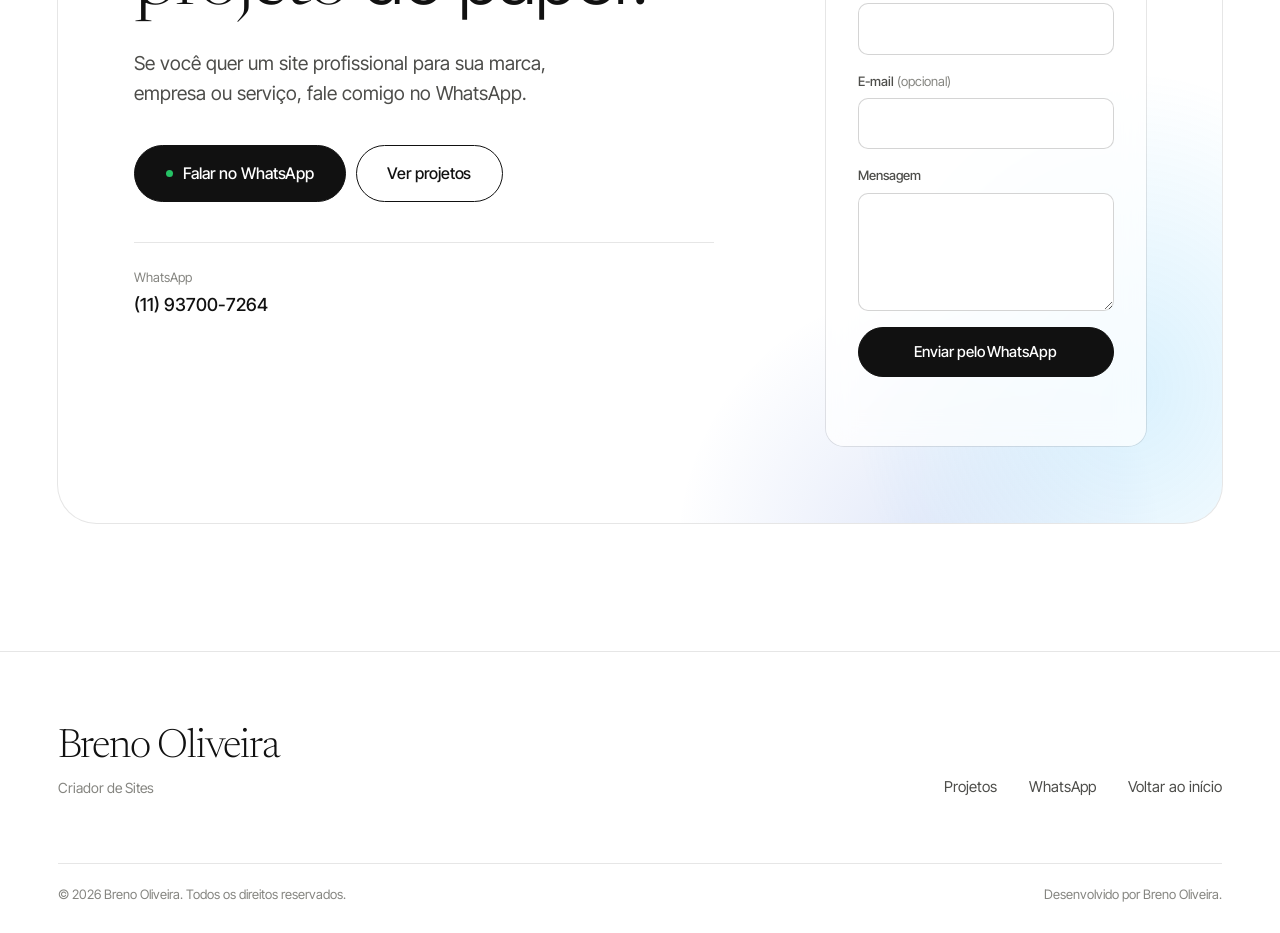
==== commit e6d17d8c: "Novo fundo animado no topo" ====
--- a/breno-oliveira-portfolio/index.html
+++ b/breno-oliveira-portfolio/index.html
@@ -100,11 +100,13 @@
     <!-- ============================== HERO ============================== -->
     <section class="hero" id="inicio" aria-labelledby="hero-title" data-hero>
       <div class="hero__visual" aria-hidden="true">
-        <div class="hero__silk">
-          <span class="hero__silk-band"></span>
-          <span class="hero__silk-core"></span>
-          <span class="hero__silk-sheen"></span>
-        </div>
+        <video class="hero__video" data-hero-video
+               autoplay muted loop playsinline preload="auto"
+               poster="assets/img/hero-poster.jpg">
+          <source src="assets/video/hero-loop.webm" type="video/webm">
+          <source src="assets/video/hero-loop.mp4" type="video/mp4">
+        </video>
+        <div class="hero__veil"></div>
       </div>
 
       <div class="container hero__inner" data-hero-inner>
--- a/breno-oliveira-portfolio/css/style.css
+++ b/breno-oliveira-portfolio/css/style.css
@@ -304,84 +304,27 @@
 }
 
 /* Fundo animado do hero ---------------------------------------
-   Fita de seda em roxo, azul royal e prata, feita só com CSS
-   (sem canvas e sem WebGL, para não depender da GPU nem do
-   navegador manter um contexto vivo). São três camadas com
-   velocidades diferentes: corpo, núcleo e brilho.
+   Loop de 8s em vídeo (WebM + MP4, ~130 KB e ~460 KB). Sem canvas,
+   sem WebGL e sem JS obrigatório: se o vídeo não tocar, fica o
+   poster, que é o primeiro quadro. O véu por cima garante a
+   leitura do texto.
    ------------------------------------------------------------- */
 .hero__visual { position: absolute; inset: 0; z-index: -1; overflow: hidden; background: var(--paper); }
 
-.hero__silk { position: absolute; inset: 0; --silk-rot: -32deg; }
-.hero__silk span {
-  position: absolute; left: 50%; top: 50%;
-  border-radius: 50%;
-  transform-origin: 50% 50%;
-  will-change: transform;
-  -webkit-mask-image: linear-gradient(90deg, transparent 0%, #000 20%, #000 80%, transparent 100%);
-  mask-image: linear-gradient(90deg, transparent 0%, #000 20%, #000 80%, transparent 100%);
-}
-
-.hero__silk-band {
-  width: 132%; height: 30%; margin: -15% 0 0 -66%;
-  background: linear-gradient(90deg,
-    transparent 2%,
-    rgb(123 44 240 / .5) 26%,
-    rgb(36 64 216 / .55) 54%,
-    rgb(160 170 195 / .42) 80%,
-    transparent 98%);
-  filter: blur(44px);
-  animation: silk-band 15s ease-in-out infinite alternate;
-}
-
-.hero__silk-core {
-  width: 118%; height: 13%; margin: -6.5% 0 0 -59%;
-  background: linear-gradient(90deg,
-    transparent 6%,
-    rgb(150 80 255 / .75) 28%,
-    rgb(44 74 230 / .8) 56%,
-    rgb(190 198 220 / .6) 82%,
-    transparent 97%);
-  filter: blur(20px);
-  animation: silk-core 11s ease-in-out infinite alternate;
-}
-
-.hero__silk-sheen {
-  width: 106%; height: 5%; margin: -2.5% 0 0 -53%;
-  background: linear-gradient(90deg,
-    transparent 10%,
-    rgb(255 255 255 / .85) 30%,
-    rgb(205 210 230 / .9) 58%,
-    rgb(255 255 255 / .5) 74%,
-    transparent 94%);
-  filter: blur(9px);
-  animation: silk-sheen 9s ease-in-out infinite alternate;
-}
-
-@keyframes silk-band {
-  0%   { transform: rotate(calc(var(--silk-rot) - 4deg)) skewY(-9deg) scale(1, .84) translate3d(-2%, 3%, 0); }
-  50%  { transform: rotate(calc(var(--silk-rot) + 5deg)) skewY(7deg) scale(1.08, 1.06) translate3d(3%, -4%, 0); }
-  100% { transform: rotate(calc(var(--silk-rot) - 7deg)) skewY(-2deg) scale(.95, .9) translate3d(-3%, 2%, 0); }
-}
-@keyframes silk-core {
-  0%   { transform: rotate(calc(var(--silk-rot) + 2deg)) skewY(8deg) scale(1, 1.1) translate3d(2%, -2%, 0); }
-  50%  { transform: rotate(calc(var(--silk-rot) - 6deg)) skewY(-7deg) scale(1.05, .7) translate3d(-3%, 3%, 0); }
-  100% { transform: rotate(calc(var(--silk-rot) + 6deg)) skewY(4deg) scale(.97, 1.15) translate3d(3%, 1%, 0); }
-}
-@keyframes silk-sheen {
-  0%   { transform: rotate(calc(var(--silk-rot) - 1deg)) skewY(5deg) scale(1, 1) translate3d(-1%, 2%, 0); opacity: .75; }
-  50%  { transform: rotate(calc(var(--silk-rot) + 7deg)) skewY(-6deg) scale(1.04, .55) translate3d(4%, -3%, 0); opacity: 1; }
-  100% { transform: rotate(calc(var(--silk-rot) - 5deg)) skewY(3deg) scale(.96, 1.2) translate3d(-2%, 1%, 0); opacity: .8; }
-}
-
-@media (max-width: 900px) {
-  .hero__silk { --silk-rot: -62deg; }
-  .hero__silk-band { width: 128%; height: 26%; margin: -13% 0 0 -64%; filter: blur(34px); }
-  .hero__silk-core { filter: blur(18px); }
-  .hero__silk-sheen { filter: blur(8px); }
-}
-
-@media (prefers-reduced-motion: reduce) {
-  .hero__silk span { animation: none !important; transform: rotate(var(--silk-rot)) skewY(-4deg); }
+.hero__video {
+  position: absolute; inset: 0;
+  width: 100%; height: 100%;
+  object-fit: cover;
+  background: var(--paper);
+  filter: saturate(1.3) contrast(1.08);
+}
+
+.hero__veil {
+  position: absolute; inset: 0;
+  background:
+    radial-gradient(44% 34% at 50% 50%, rgb(255 255 255 / .06), transparent 78%),
+    linear-gradient(180deg, rgb(255 255 255 / .1) 0%, transparent 22%, transparent 76%, rgb(255 255 255 / .5) 93%, var(--paper) 100%);
+  pointer-events: none;
 }
 
 .hero__inner {
